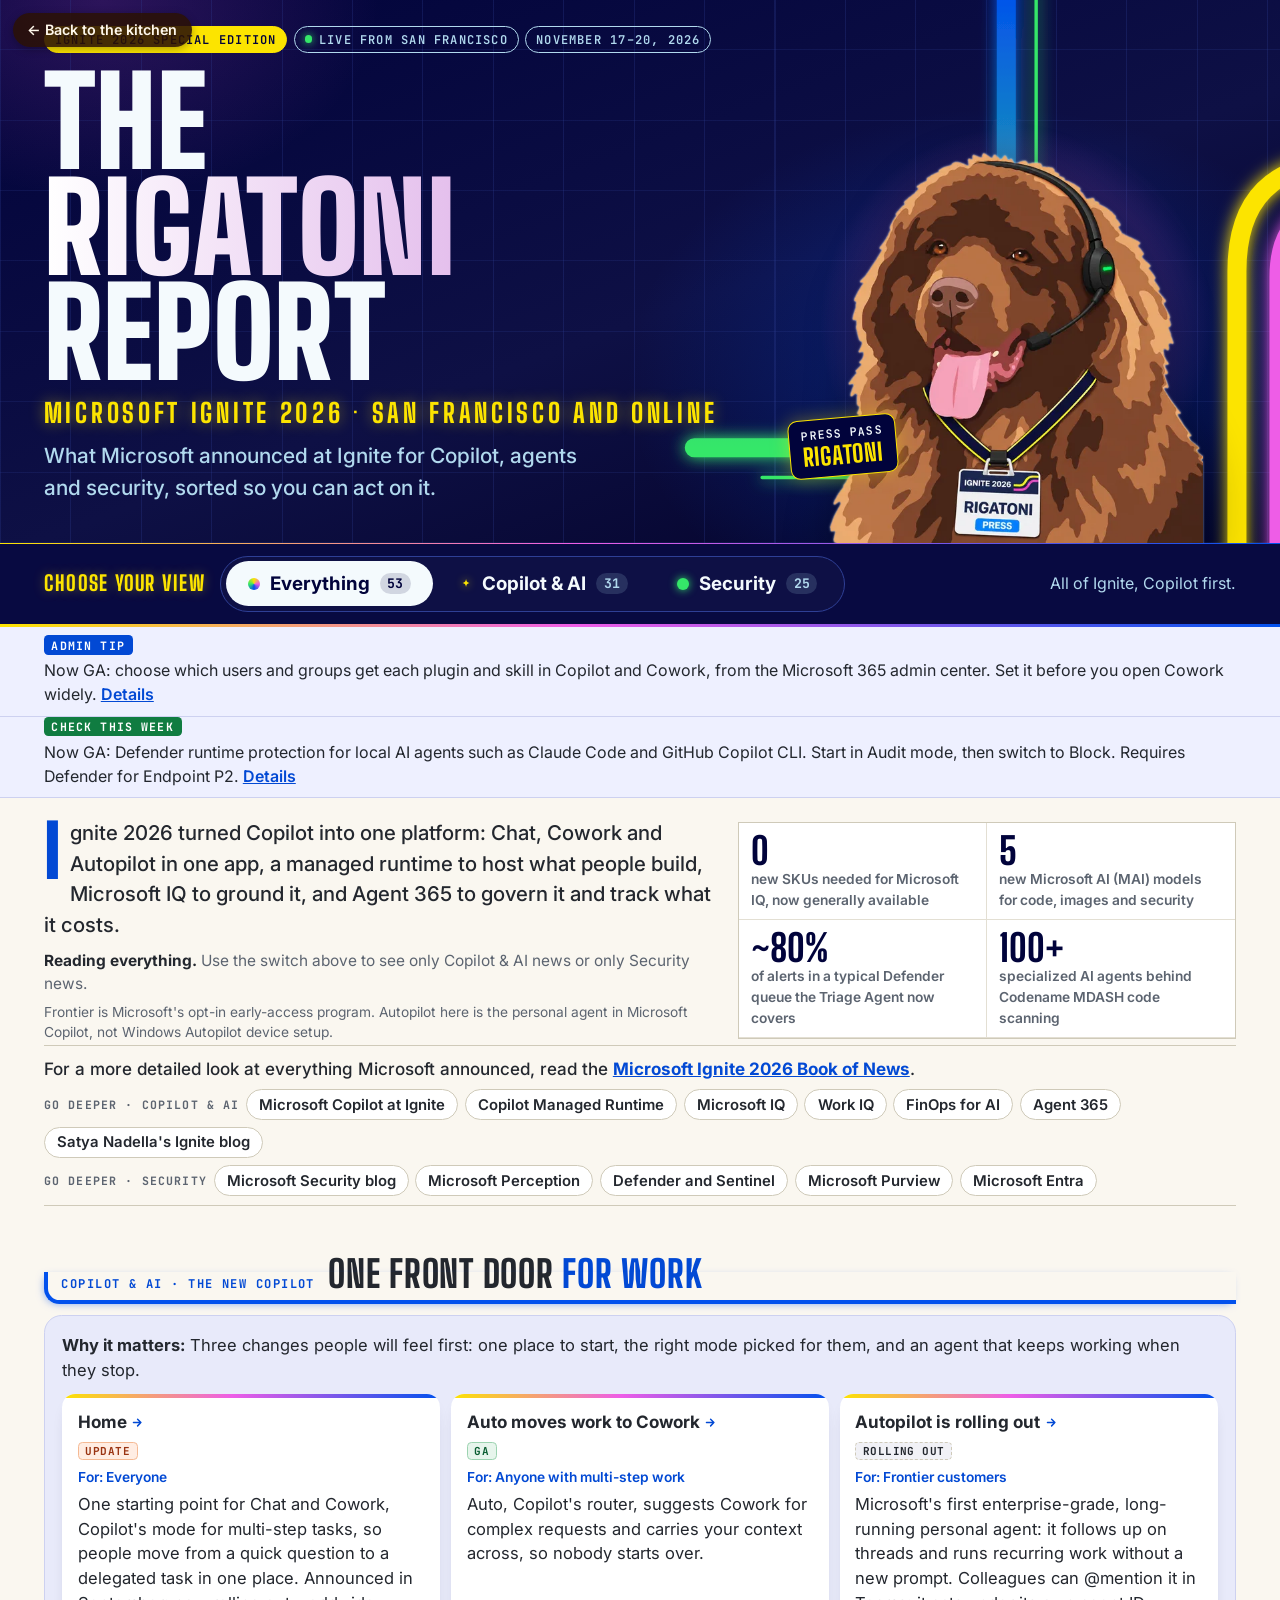
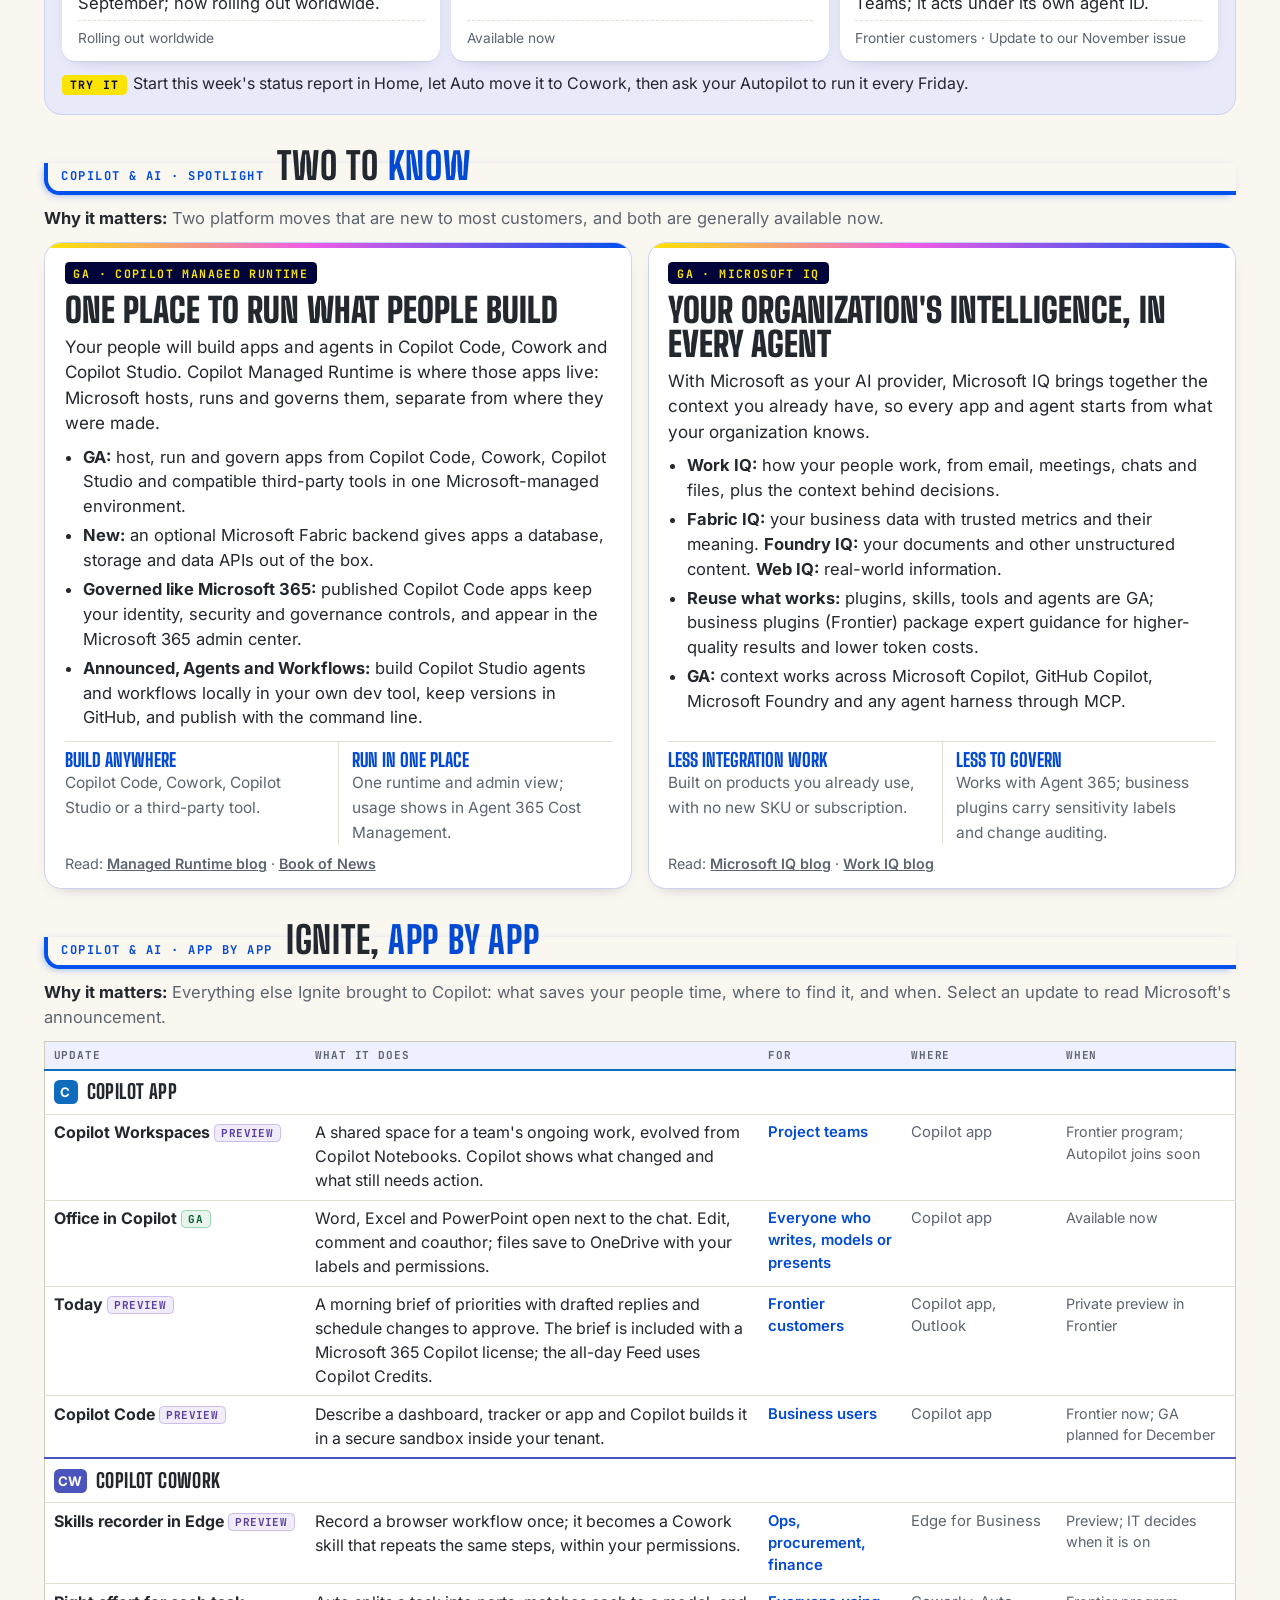
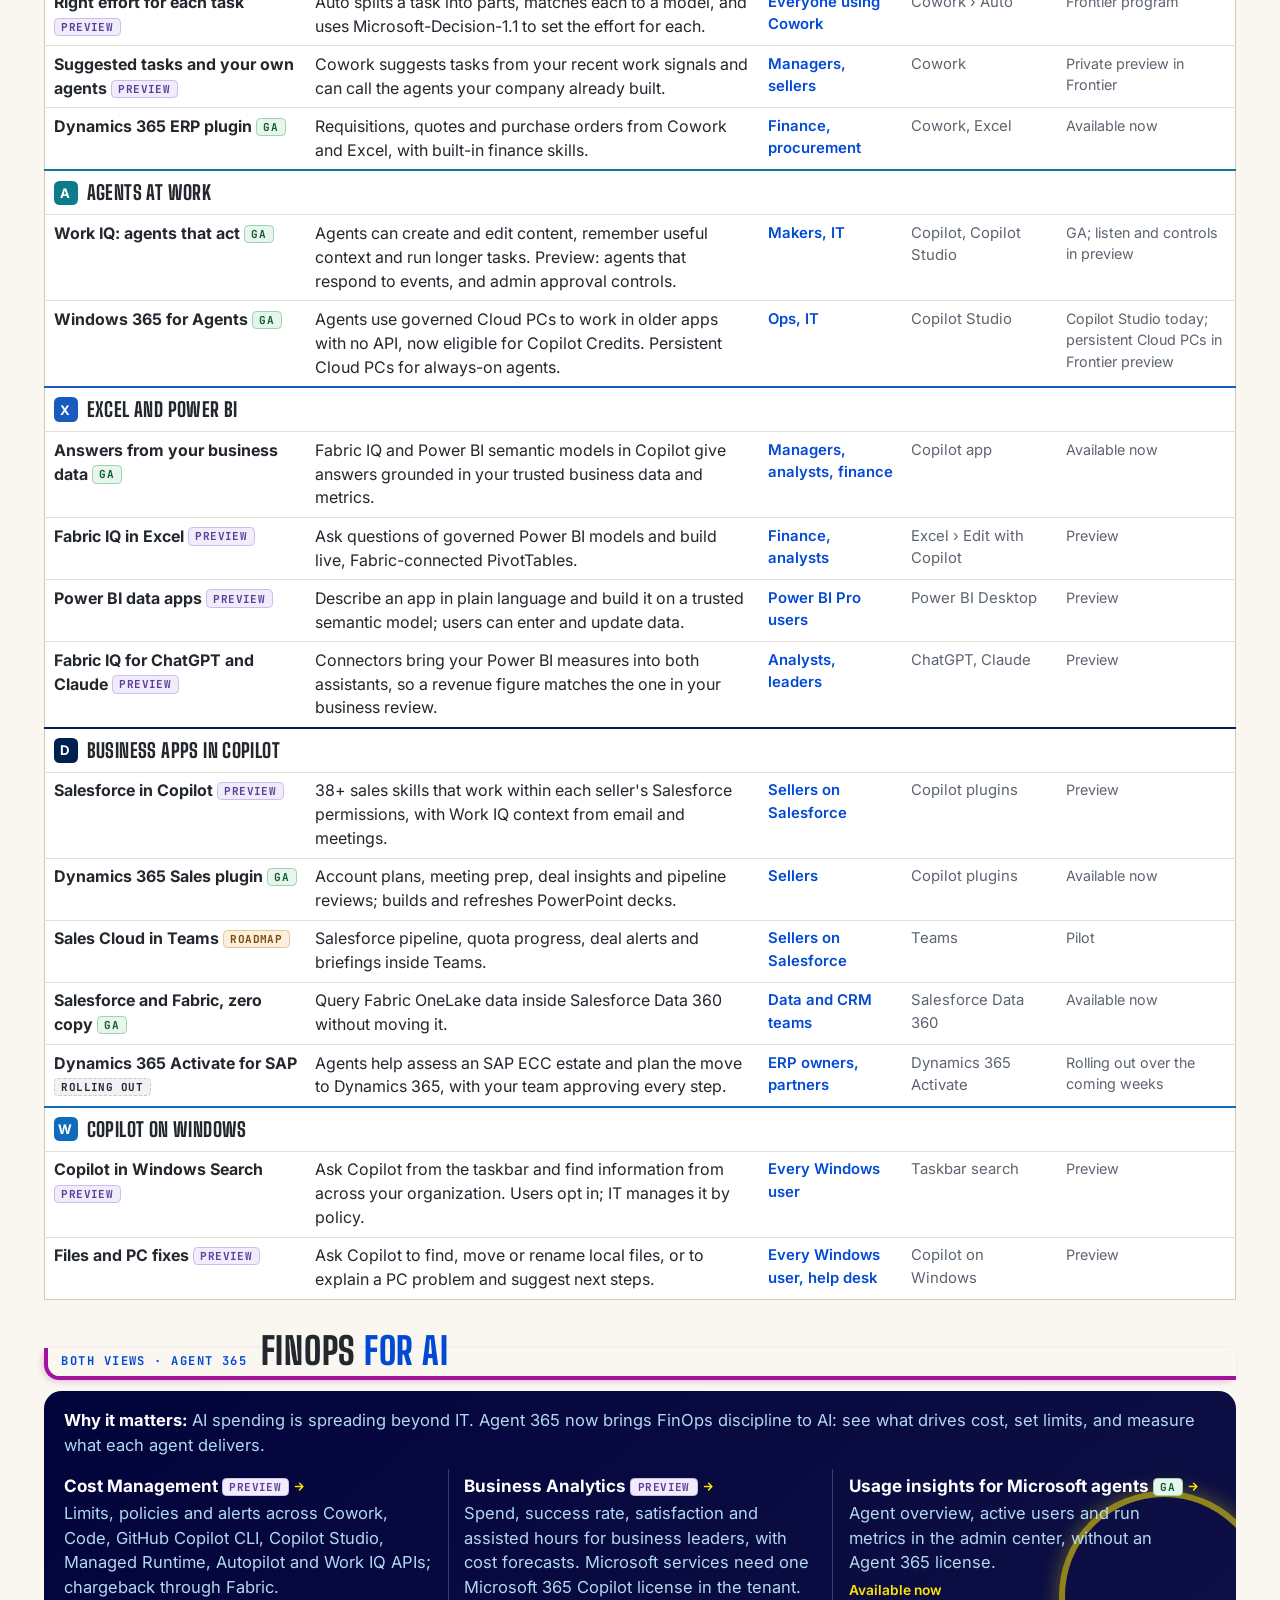
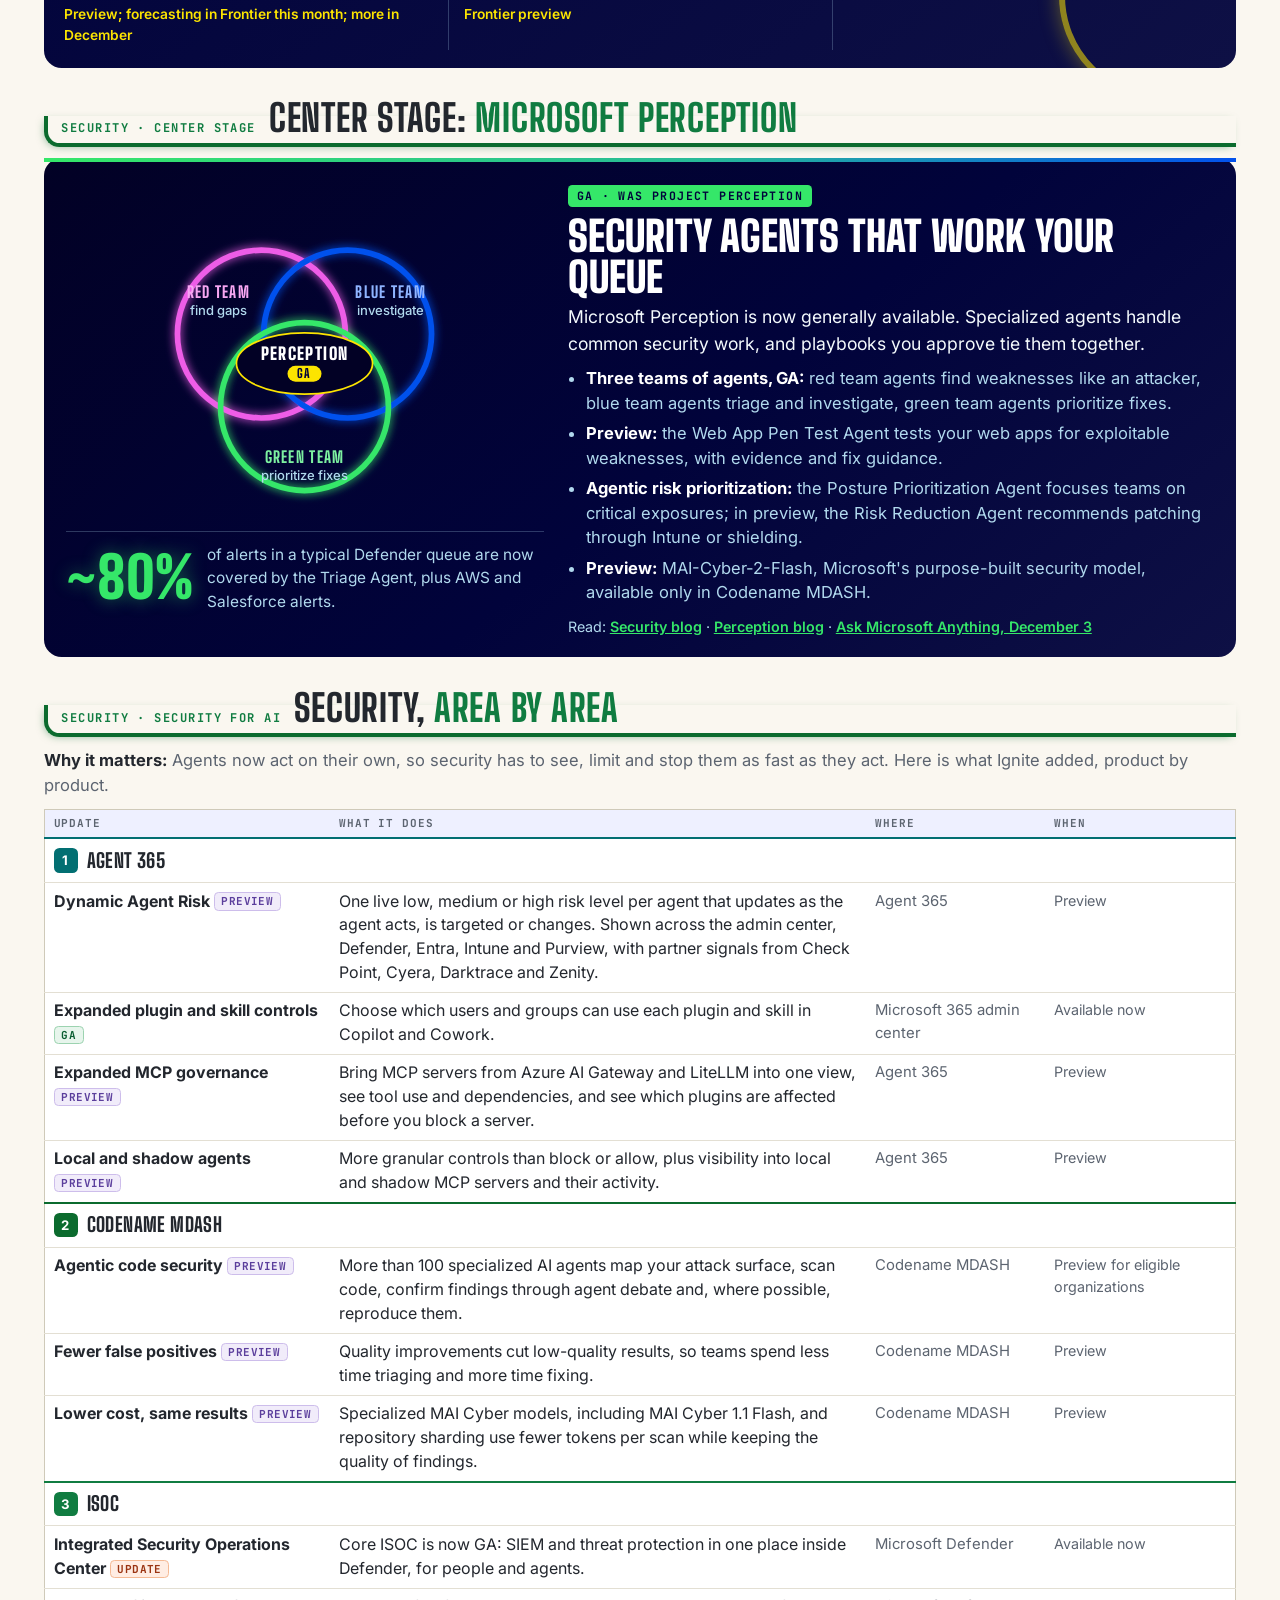
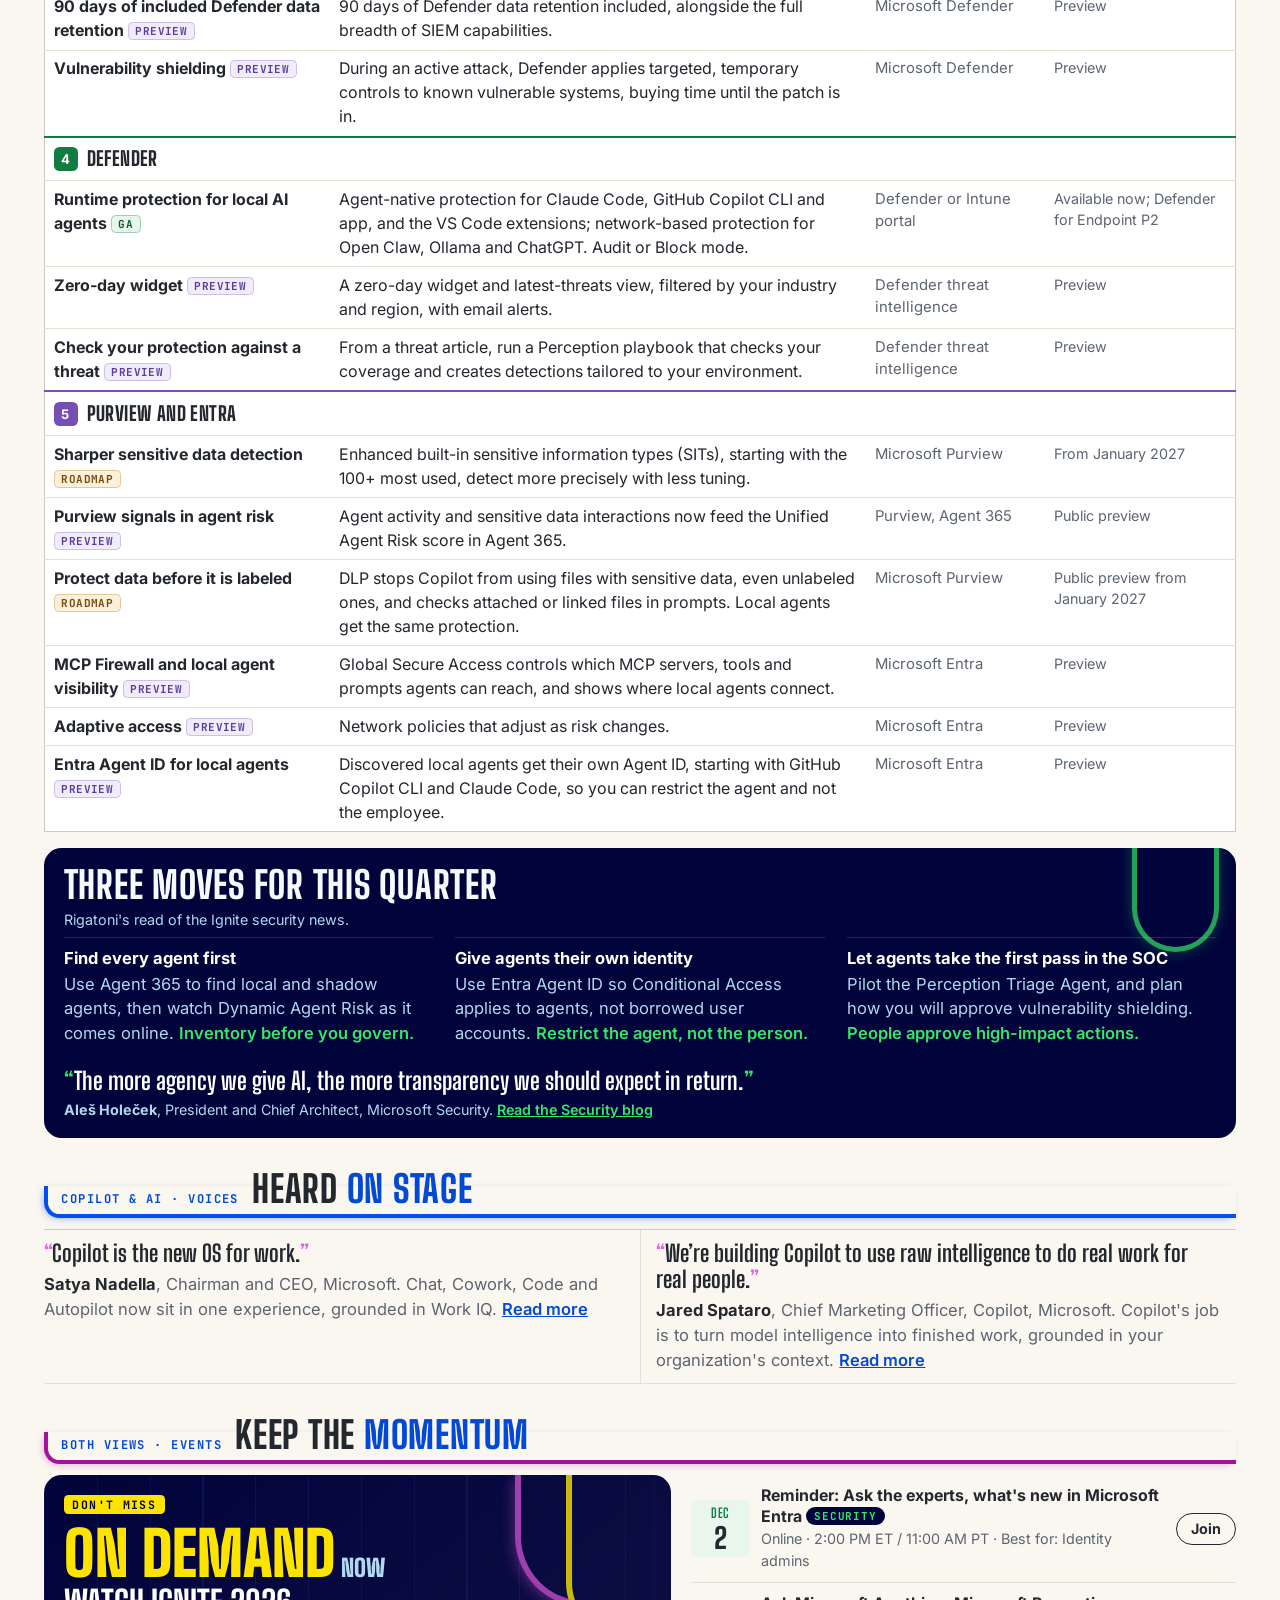
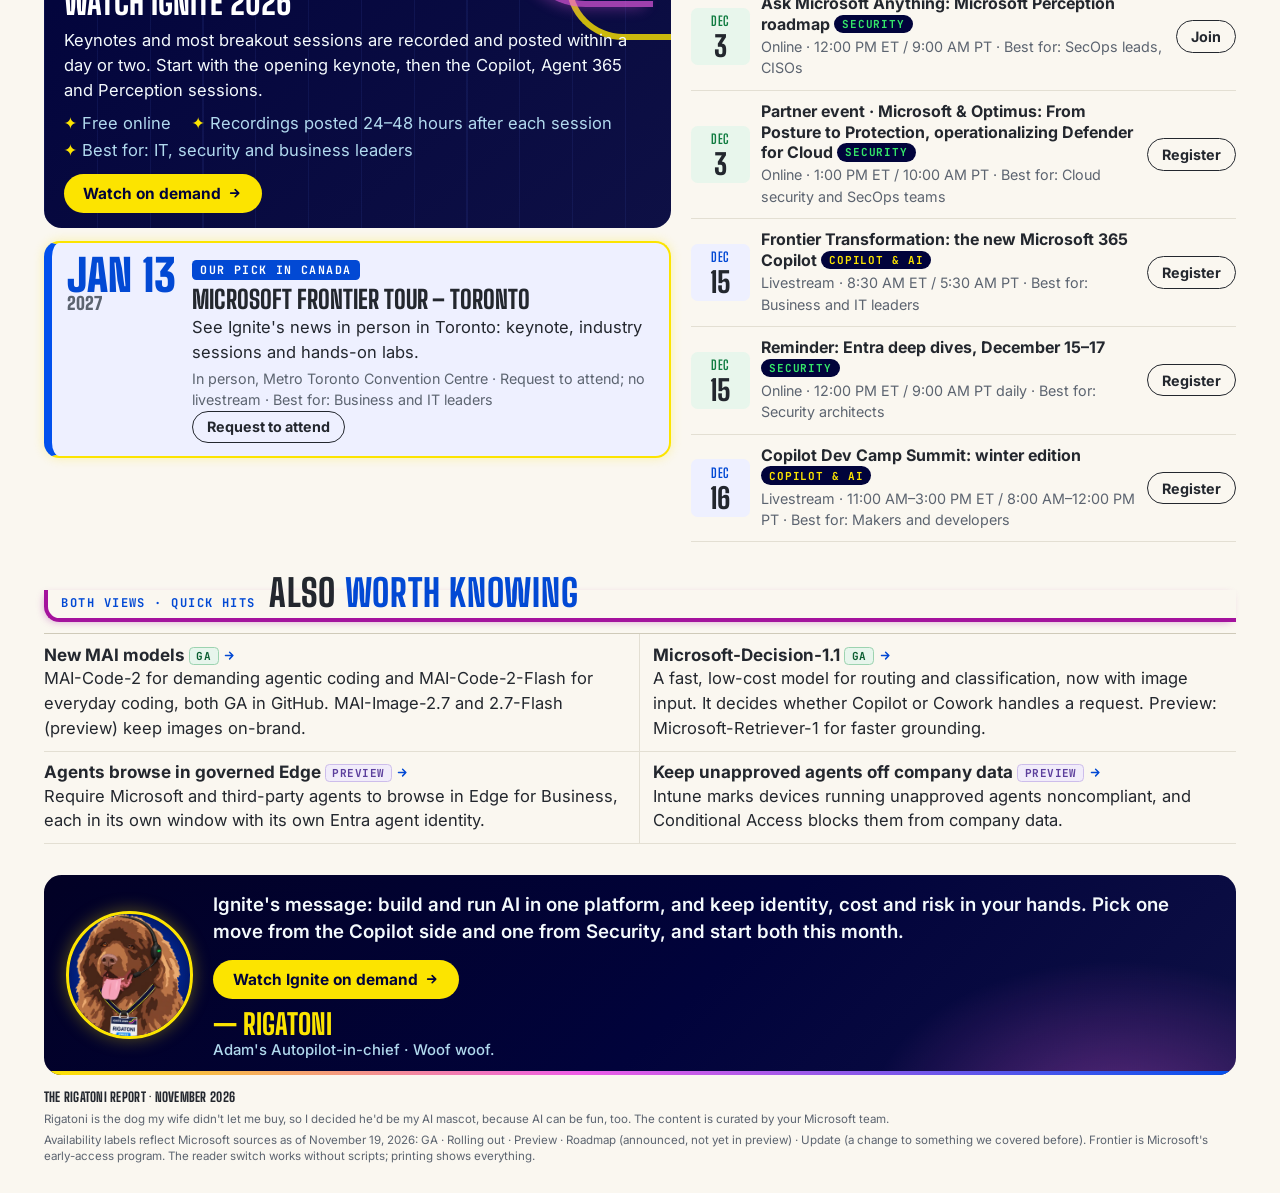
==== issues/2026-11-ignite/index.html @ 2ec2a88f "Add files via upload" ====
<!doctype html>
<html lang="en-CA" data-theme="2026-11-ignite">
<head><meta charset="utf-8"><meta name="viewport" content="width=device-width, initial-scale=1">
<title>The Rigatoni Report · Ignite 2026 special edition</title><meta name="description" content="Ignite 2026 in one read: Autopilot, Home, Copilot Managed Runtime, Microsoft IQ, FinOps for AI, Microsoft Perception and new MAI models. Switch between the Copilot & AI view and the Security view.">
<link rel="preconnect" href="https://fonts.googleapis.com"><link rel="preconnect" href="https://fonts.gstatic.com" crossorigin>
<link href="https://fonts.googleapis.com/css2?family=Big+Shoulders+Display:wght@700;800;900&family=Inter:wght@400;500;600;700&family=JetBrains+Mono:wght@500;700&display=swap" rel="stylesheet">
<style>
:root{--paper:#FAF7F0;--card:#FFFFFF;--ink:#23272E;--ink-soft:#5C6470;--hair:#E3DFD3;--hair-strong:#CFCAB9;
--ground:#01033B;--ground2:#0E1045;--deep:#020125;--grid:#2E3F95;--blue:#0251ED;--blue-t:#0249D4;--yellow:#FCE400;--gold-t:#7A5200;
--magenta:#EE5DE7;--mag-t:#A4129D;--green:#35E769;--green-t:#0B6B2E;--teal:#27BA98;--amber:#F8B849;--on:#F4FAFD;--on-soft:#B1D9EE;
--panel:#E8EAFA;--panel-line:#CDD1F0;--tint:#EEF0FF;--sec:#107C41;--sec-tint:#E8F6EC;
--s2:#026F72;--s3:#7450B5;--s4:#8C5A0E;
--c-copilot:#0F6CBD;--c-edge:#0C7C8C;--c-word:#185ABD;--c-teams:#4B53BC;--c-d365:#002050;
--display:"Big Shoulders Display","Arial Narrow","Roboto Condensed","Helvetica Neue",Arial,sans-serif;
--body:"Inter","Segoe UI",system-ui,-apple-system,Arial,sans-serif;--mono:"JetBrains Mono","Cascadia Mono",Consolas,"Courier New",monospace;
--neon:linear-gradient(90deg,var(--yellow),var(--magenta) 45%,var(--blue));--neon-sec:linear-gradient(90deg,var(--green),var(--teal) 55%,var(--blue))}
*{box-sizing:border-box}html{scroll-behavior:smooth}
body{margin:0;font-family:var(--body);font-size:15px;line-height:1.5;color:var(--ink);background:var(--paper);-webkit-font-smoothing:antialiased}
a{color:inherit}main:focus{outline:none}h1,h2,h3,p{margin:0}
:focus-visible{outline:3px solid var(--ink);outline-offset:2px;box-shadow:0 0 0 6px var(--yellow);border-radius:4px}
.lens-in{position:fixed;top:0;left:0;width:1px;height:1px;overflow:hidden;clip:rect(0 0 0 0);margin:0;opacity:0}
.vh{position:absolute;width:1px;height:1px;overflow:hidden;clip:rect(0 0 0 0);white-space:nowrap;margin:0;opacity:0}
.skip:focus{position:fixed!important;top:8px;left:8px;width:auto;height:auto;clip:auto;z-index:99;background:#fff;padding:8px 12px;opacity:1}
.wrap{max-width:1120px;margin:0 auto;padding:0 18px}
h2{font-family:var(--display);font-weight:800;font-size:clamp(26px,3vw,34px);line-height:1.05;text-transform:uppercase;letter-spacing:.02em}
h2 .ac{color:var(--blue-t)}[data-lens="sec"] h2 .ac{color:var(--sec)}
h3{font-weight:700;font-size:15.5px;line-height:1.3}

/* ===== masthead: Ignite navy + neon light-tubes ===== */
.mast{position:relative;overflow:hidden;color:var(--on);background:
  radial-gradient(520px 380px at 78% 70%,rgba(2,81,237,.35),transparent 65%),
  radial-gradient(420px 300px at 8% 0,rgba(238,93,231,.18),transparent 60%),
  linear-gradient(160deg,var(--ground),var(--ground2) 55%,var(--deep))}
.mast::before{content:"";position:absolute;inset:0;background:
  repeating-linear-gradient(90deg,rgba(46,63,149,.28) 0 1px,transparent 1px 64px),
  repeating-linear-gradient(0deg,rgba(46,63,149,.22) 0 1px,transparent 1px 64px);pointer-events:none}
.tubes{position:absolute;inset:0;width:100%;height:100%;pointer-events:none}
.tube{fill:none;stroke-linecap:round;stroke-dasharray:1600;stroke-dashoffset:1600;animation:light 3.2s cubic-bezier(.3,.1,.2,1) forwards}
.t2{animation-delay:.35s}.t3{animation-delay:.7s}.t4{animation-delay:1s}.t5{animation-delay:1.25s}
@keyframes light{to{stroke-dashoffset:0}}
.mast-in{position:relative;max-width:1120px;margin:0 auto;padding:24px 18px 0;display:grid;grid-template-columns:1.35fr .8fr;gap:8px;align-items:end;min-height:370px}
.mast-l{padding-bottom:36px;position:relative;z-index:2}
.edition{display:flex;flex-wrap:wrap;gap:6px;font:600 11px var(--mono);letter-spacing:.1em;text-transform:uppercase}
.chip{padding:4px 9px;border-radius:999px;border:1px solid var(--on-soft);color:var(--on-soft)}.chip.solid{background:var(--yellow);border-color:var(--yellow);color:var(--ground)}
.chip.live::before{content:"";display:inline-block;width:7px;height:7px;border-radius:50%;background:var(--green);margin-right:6px;box-shadow:0 0 8px var(--green);vertical-align:1px}
.mast h1{font-family:var(--display);font-weight:900;text-transform:uppercase;font-size:clamp(54px,9vw,112px);line-height:.86;margin-top:14px;letter-spacing:.005em}
.mast h1 .r{display:block;background:linear-gradient(90deg,#fff 0%,#E2BAEB 60%,var(--yellow));-webkit-background-clip:text;background-clip:text;color:transparent}
.ign{display:inline-block;margin-top:12px;font:800 clamp(18px,2.2vw,24px)/1 var(--display);letter-spacing:.14em;text-transform:uppercase;color:var(--yellow);text-shadow:0 0 14px rgba(252,228,0,.45)}
.tagline{font-size:clamp(16px,1.8vw,19px);margin-top:10px;color:var(--on-soft);font-weight:500;max-width:36em}
.mast-r{position:relative;display:flex;justify-content:center;z-index:1}
.halo{position:absolute;bottom:20px;left:50%;width:360px;height:360px;margin-left:-180px;border-radius:50%;background:radial-gradient(circle at 50% 50%,rgba(2,81,237,.45),rgba(238,93,231,.12) 55%,transparent 70%)}
.rig{position:relative;display:block;width:min(340px,100%);height:auto;filter:drop-shadow(0 0 1px rgba(244,250,253,.6)) drop-shadow(0 14px 22px rgba(0,0,0,.45));margin-bottom:-2px}
.nameplate{position:absolute;left:-6px;bottom:60px;z-index:3;transform:rotate(-5deg);background:var(--ground);border:1.5px solid var(--yellow);color:var(--on);font:600 10.5px var(--mono);letter-spacing:.1em;text-transform:uppercase;padding:6px 11px;border-radius:9px;box-shadow:0 0 16px rgba(252,228,0,.35)}
.nameplate b{display:block;font-family:var(--display);font-weight:800;font-size:22px;letter-spacing:.03em;color:var(--yellow)}
@media(max-width:820px){.mast-in{grid-template-columns:1fr 150px;min-height:0;padding-top:18px}.mast-l{padding-bottom:18px}.rig{width:150px}.halo{width:180px;height:180px;margin-left:-90px;bottom:6px}.nameplate{display:none}.mast h1{font-size:52px}}
@media(max-width:480px){.mast-in{grid-template-columns:1fr 104px}.rig{width:104px}.mast h1{font-size:clamp(34px,11vw,42px)}.halo{width:120px;height:120px;margin-left:-60px}}

/* ===== reader switch (CSS-only, no JavaScript) ===== */
.lensbar{position:sticky;top:0;z-index:20;background:rgba(1,3,59,.97);border-top:1px solid var(--grid);border-bottom:3px solid transparent;border-image:var(--neon) 1;color:var(--on)}
.lensbar .wrap{display:flex;flex-wrap:wrap;align-items:center;gap:8px 14px;padding-top:11px;padding-bottom:11px}
.lensbar .lbl{font:800 19px/1 var(--display);letter-spacing:.06em;text-transform:uppercase;color:var(--yellow);text-shadow:0 0 10px rgba(252,228,0,.35)}
.seg{display:inline-flex;gap:5px;padding:4px;border-radius:999px;background:var(--ground2);border:1px solid var(--grid)}
.seg label{cursor:pointer;display:inline-flex;align-items:center;gap:9px;padding:10px 20px;border-radius:999px;font:700 17px var(--body);color:var(--on);transition:background-color .6s ease,color .6s ease}
.seg label .n{font:700 12px var(--mono);padding:2px 7px;border-radius:999px;background:rgba(177,217,238,.16);color:var(--on-soft)}
.seg label .dot{width:11px;height:11px;border-radius:50%}
.d-all{background:conic-gradient(var(--yellow),var(--magenta),var(--blue),var(--green),var(--yellow))}.seg .sp{width:16px;height:16px;color:var(--yellow);filter:drop-shadow(0 0 4px rgba(252,228,0,.8))}#lens-ai:checked~.lensbar .sp{color:var(--ground);filter:none}.d-sec{background:var(--green);box-shadow:0 0 8px var(--green)}
.seg label:hover{background:rgba(177,217,238,.12)}
#lens-all:checked~.lensbar label[for=lens-all]{background:var(--on);color:var(--ground)}
#lens-ai:checked~.lensbar label[for=lens-ai]{background:var(--yellow);color:var(--ground)}
#lens-sec:checked~.lensbar label[for=lens-sec]{background:var(--green);color:var(--ground)}
#lens-all:checked~.lensbar label[for=lens-all] .n,#lens-ai:checked~.lensbar label[for=lens-ai] .n,#lens-sec:checked~.lensbar label[for=lens-sec] .n{background:rgba(1,3,59,.14);color:var(--ground)}
#lens-all:focus-visible~.lensbar label[for=lens-all],#lens-ai:focus-visible~.lensbar label[for=lens-ai],#lens-sec:focus-visible~.lensbar label[for=lens-sec]{outline:3px solid #fff;outline-offset:2px}
.lensbar .hint{font-size:14.5px;color:var(--on-soft);margin-left:auto}
.lensbar .hint span{display:none}#lens-all:checked~.lensbar .h-all,#lens-ai:checked~.lensbar .h-ai,#lens-sec:checked~.lensbar .h-sec{display:inline}
@media screen{
 #lens-ai:checked~main [data-lens="sec"],#lens-sec:checked~main [data-lens="ai"]{display:none!important}
 .only{display:none}#lens-all:checked~main .only-all,#lens-ai:checked~main .only-ai,#lens-sec:checked~main .only-sec{display:block}
}
@media print{.lensbar{display:none}.only,.viewnote{display:none}}
@media(max-width:480px){.seg{width:100%;justify-content:space-between}.seg label{padding:8px 9px;gap:5px;white-space:nowrap;font-size:14.5px}.seg label .n{display:none}}
@media(max-width:700px){.lensbar .hint{display:none}.seg label{padding:8px 12px;font-size:15px}.lensbar .lbl{display:none}}
.lchip{display:inline-block;font:700 10px var(--mono);letter-spacing:.08em;text-transform:uppercase;padding:2px 7px;border-radius:999px;vertical-align:2px}
.lc-ai{background:var(--ground);color:var(--yellow)}.lc-sec{background:var(--ground);color:var(--green)}

.bar{background:var(--tint);border-bottom:1px solid var(--panel-line)}
.bar .wrap{display:flex;flex-wrap:wrap;gap:4px 12px;align-items:center;padding-top:8px;padding-bottom:8px;font-size:14.5px}
.bar[data-lens="sec"] b{background:var(--sec)!important}.bar+.bar{border-top:0}.bar+.bar .wrap{padding-top:0}.bar b{font:700 10.5px var(--mono);letter-spacing:.1em;text-transform:uppercase;background:var(--blue-t);color:#fff;padding:2px 7px;border-radius:4px}.bar a{color:var(--blue-t);font-weight:600}

section{padding:28px 0 0;scroll-margin-top:72px}
.sh{position:relative;padding-left:16px;display:flex;align-items:baseline;flex-wrap:wrap;gap:6px 12px;padding-bottom:9px;margin-bottom:10px}
.sh::after{content:"";position:absolute;left:0;right:0;top:35%;bottom:0;border-left:4px solid var(--blue);border-bottom:4px solid var(--blue);border-radius:0 0 0 14px;box-shadow:-2px 2px 8px -3px rgba(2,81,237,.55)}
[data-lens="sec"] .sh::after{border-color:var(--green-t);box-shadow:-2px 2px 8px -3px rgba(11,107,46,.5)}
#value .sh::after,#events .sh::after,#hits .sh::after{border-color:var(--mag-t);box-shadow:-2px 2px 8px -3px rgba(164,18,157,.45)}
.k{font:700 11px var(--mono);letter-spacing:.12em;text-transform:uppercase;color:var(--blue-t);white-space:nowrap}[data-lens="sec"] .k{color:var(--sec)}
.why{font-size:15px;color:var(--ink-soft);margin-bottom:10px}.why b{color:var(--ink)}
.b{display:inline-block;font:700 10px var(--mono);letter-spacing:.04em;text-transform:uppercase;padding:1px 6px;border-radius:4px;border:1px solid;white-space:nowrap;vertical-align:1px}
.b-ga{color:#0B5E32;background:#E7F5EC;border-color:#9CD3B0}.b-rolling{color:var(--ink);background:#F1F1F6;border-color:var(--hair-strong);border-style:dashed}
.b-preview{color:#5B3E9C;background:#F1ECFA;border-color:#CDBDEB}.b-roadmap{color:#7A4A06;background:#FBF0DD;border-color:#E7C78E}.b-update{color:#9A3412;background:#FFEDE3;border-color:#F5B993}
a.src-link{text-decoration:none}a.src-link:hover h3,a.src-link:focus-visible h3{text-decoration:underline;text-decoration-color:var(--blue);text-underline-offset:3px}
.go{width:12px;height:12px;vertical-align:-1px;margin-left:4px;color:var(--blue-t)}

/* opening */
.top{display:grid;grid-template-columns:1.35fr 1fr;gap:20px;padding-top:18px;align-items:center}
.opening{font-size:clamp(16.5px,1.8vw,18.5px);line-height:1.5;font-weight:500}
.opening::first-letter{float:left;font-family:var(--display);font-weight:900;font-size:3.6em;line-height:.8;padding:4px 8px 0 0;color:var(--blue-t)}
.defn{margin-top:6px;font-size:12.5px;color:var(--ink-soft)}.viewnote{margin-top:8px;font-size:14px;color:var(--ink-soft)}.viewnote b{color:var(--ink)}
.glance{display:grid;grid-template-columns:repeat(2,1fr);border:1px solid var(--hair-strong);background:var(--card)}
.g{display:block;text-decoration:none;padding:8px 11px;border-right:1px solid var(--hair);border-bottom:1px solid var(--hair)}.g:nth-child(2n){border-right:0}
.g .v{font-family:var(--display);font-size:34px;line-height:1;font-weight:800;color:var(--ground)}.g .l{font-size:12.5px;font-weight:600;color:var(--ink-soft)}
.g:hover .l{text-decoration:underline}
@media screen{#lens-sec:checked~main .g[data-lens="both"]{grid-column:1/-1;border-right:0}}
@media(max-width:820px){.top{grid-template-columns:1fr}}

/* lead: 30% panel */
.panel{background:var(--panel);border:1px solid var(--panel-line);border-radius:16px;padding:16px}
.panel .why{color:var(--ink)}
.tiles{display:grid;grid-template-columns:repeat(3,1fr);gap:10px}
.tile{position:relative;display:flex;flex-direction:column;gap:4px;background:var(--card);border-radius:12px;padding:16px 14px 12px;text-decoration:none;overflow:hidden;box-shadow:0 1px 0 var(--panel-line),0 6px 16px -12px rgba(1,3,59,.45);transition:background-color 1.1s ease}
.tile::before,.tile::after{content:"";position:absolute;left:0;right:0;top:0;height:4px;pointer-events:none}
.tile::before{background:var(--neon)}
.tile::after{background:var(--ground);opacity:.45;transform:scaleX(0);transform-origin:left center;transition:transform 1.1s cubic-bezier(.25,.1,.25,1)}
.tile:hover,.tile:focus-visible{background-color:#FFFDF8}.tile:hover::after,.tile:focus-visible::after{transform:scaleX(1)}
.tile .go,.ag .go,.vi .go,.hit .go{transition:transform 1.1s cubic-bezier(.25,.1,.25,1)!important}.tile:hover .go,.tile:focus-visible .go{transform:translateX(4px)}
.tile .who{font-size:12.5px;font-weight:600;color:var(--blue-t)}.tile p{font-size:14.5px}
.tile .when{margin-top:auto;padding-top:6px;font-size:12.5px;color:var(--ink-soft);border-top:1px dashed var(--hair)}
.try{margin-top:10px;font-size:14.5px}.try b{font:700 10.5px var(--mono);letter-spacing:.1em;text-transform:uppercase;color:var(--ground);background:var(--yellow);padding:2px 7px;border-radius:4px;margin-right:6px}
@media(max-width:860px){.tiles{grid-template-columns:repeat(2,1fr)}}@media(max-width:560px){.tiles{grid-template-columns:1fr}}

/* app table */
table.apps{width:100%;border-collapse:collapse;font-size:14.5px;background:var(--card);border:1px solid var(--hair-strong)}
.apps th{font:700 10px var(--mono);letter-spacing:.08em;text-transform:uppercase;color:var(--ink-soft);text-align:left;padding:6px 8px;background:var(--tint);border-bottom:1px solid var(--hair-strong)}
.apps td{padding:6px 8px;border-top:1px solid var(--hair);vertical-align:top}
.apps tr.grp td{padding:6px 8px;border-top:2px solid var(--ac);font-family:var(--display);font-weight:800;font-size:18px;text-transform:uppercase;letter-spacing:.02em}
.ico{display:inline-grid;place-items:center;min-width:22px;padding:0 4px;height:22px;border-radius:5px;font:700 12px var(--body);color:#fff;background:var(--ac);margin-right:8px;vertical-align:2px}
.apps td.t{font-weight:700;width:22%}.apps td.t a{text-decoration:none}.apps td.t a:hover{text-decoration:underline}
.apps td.who{width:12%;color:var(--blue-t);font-weight:600;font-size:13.5px}.apps td.where{width:13%;font-size:13.5px;color:var(--ink-soft)}.apps td.when{width:15%;font-size:13px;color:var(--ink-soft)}
@media(max-width:760px){.apps thead{position:absolute;width:1px;height:1px;overflow:hidden;clip:rect(0 0 0 0)}
 .apps,.apps tbody,.apps tr,.apps td{display:block;width:auto!important}.apps tr{padding:7px 10px;border-top:1px solid var(--hair)}.apps td{border:0;padding:1px 0}
 .apps td[data-l]::before{content:attr(data-l) ': ';font-weight:700;font-size:12px;color:var(--ink-soft)}.apps tr.grp{padding:0}.apps tr.grp td{padding:6px 10px}}

/* agents */
.agents{display:grid;grid-template-columns:repeat(3,1fr);border-top:1px solid var(--hair-strong)}
.ag{display:block;padding:9px 12px 9px 10px;border-bottom:1px solid var(--hair);border-left:4px solid var(--ac);text-decoration:none}
.ag:hover .go,.ag:focus-visible .go{transform:translateX(4px)}.ag .go{transition:transform .8s}.ag p{font-size:14.5px;margin-top:2px}.ag .when{font-size:12.5px;color:var(--ink-soft);margin-top:3px}
@media(max-width:900px){.agents{grid-template-columns:repeat(2,1fr)}}@media(max-width:600px){.agents{grid-template-columns:1fr}}
.autopilot-note{font-size:12.5px;color:var(--ink-soft);margin-top:6px}

/* value band (dark, Ignite) */
.value{background:linear-gradient(140deg,var(--ground),var(--ground2));color:var(--on);border-radius:16px;padding:16px 18px;position:relative;overflow:hidden}
.value::after{content:"";position:absolute;right:-30px;bottom:-30px;width:180px;height:180px;border-radius:50%;border:6px solid rgba(252,228,0,.55);box-shadow:0 0 18px rgba(252,228,0,.35)}
.value .why{color:var(--on-soft)}.value .why b{color:#fff}
.vgrid{display:grid;grid-template-columns:repeat(3,1fr);gap:0;position:relative;z-index:1}
.vi{display:block;text-decoration:none;padding:6px 14px 4px 0}.vi+.vi{padding-left:14px;border-left:1px solid rgba(177,217,238,.25)}
.vi h3{color:#fff}.vi p{font-size:14px;color:var(--on-soft);margin-top:3px}.vi .when{font-size:12.5px;color:var(--yellow);margin-top:4px;font-weight:600}
.vi .go{color:var(--yellow);transition:transform .8s}.vi:hover .go,.vi:focus-visible .go{transform:translateX(4px)}.vi:hover h3{text-decoration:underline}
@media(max-width:760px){.vgrid{grid-template-columns:1fr}.vi+.vi{padding-left:0;border-left:0;border-top:1px solid rgba(177,217,238,.25);padding-top:8px}}

/* security */
.pillars{display:grid;grid-template-columns:repeat(3,1fr);border-top:3px solid var(--sec);margin-bottom:12px}
.pil{display:flex;flex-direction:column;padding:10px 14px 10px 0}.pil+.pil{padding-left:14px;border-left:1px solid var(--hair)}
.pil .pk{align-self:flex-start;font:700 10.5px var(--mono);letter-spacing:.12em;text-transform:uppercase;color:var(--green);background:var(--ground);padding:2px 7px;border-radius:4px}
.pil h3{font-family:var(--display);font-weight:800;font-size:21px;line-height:1.02;text-transform:uppercase;margin-top:6px}
.pil ul{margin:5px 0 0;padding-left:16px;font-size:14px}.pil li+li{margin-top:3px}
.pil .src{font-size:12.5px;margin-top:auto;padding-top:5px;color:var(--ink-soft)}.pil .src a{font-weight:600}
@media(max-width:860px){.pillars{grid-template-columns:1fr}.pil+.pil{padding-left:0;border-left:0;border-top:1px solid var(--hair)}}
.secgrid{display:grid;grid-template-columns:1.12fr .88fr;gap:22px;align-items:start}
.more-h{font-family:var(--display);font-weight:800;font-size:21px;text-transform:uppercase;line-height:1;margin:2px 0 4px}
.controls{list-style:none;margin:0;padding:0;counter-reset:c}
.controls li{counter-increment:c;display:grid;grid-template-columns:26px 1fr;gap:8px;padding:7px 0;border-bottom:1px solid var(--hair);font-size:14.5px}
.controls li::before{content:counter(c);width:22px;height:22px;border-radius:50%;display:grid;place-items:center;font:700 11px var(--mono);color:#fff;background:var(--sec)}
.controls a{font-weight:700;text-decoration:none}.controls a:hover{text-decoration:underline}
.moves{background:var(--ground);color:var(--on);border-radius:16px;padding:16px 18px;position:relative;overflow:hidden}
.moves::before{content:"";position:absolute;right:16px;top:-40px;width:70px;height:130px;border:5px solid var(--green);border-top:0;border-radius:0 0 40px 40px;opacity:.7;box-shadow:0 0 14px rgba(53,231,105,.4)}
.moves h2{color:var(--on);position:relative}.moves .by{font-size:13px;color:var(--on-soft);margin-top:4px;position:relative;max-width:30em}
.mv{padding:9px 0;border-bottom:1px solid rgba(177,217,238,.18)}.mv h3{color:#fff;font-size:15px}.mv p{font-size:14px;color:var(--on-soft);margin-top:2px}.mv .do{color:var(--green);font-weight:600}
.mq{margin:10px 0 0;padding:0}.mq blockquote{margin:0;font-family:var(--display);font-weight:700;font-size:22px;line-height:1.15;color:#fff}
.mq blockquote::before{content:"“";color:var(--green)}.mq blockquote::after{content:"”";color:var(--green)}
.mq figcaption{font-size:13px;color:var(--on-soft);margin-top:4px}.mq a{color:var(--green);font-weight:600}
@media(max-width:860px){.secgrid{grid-template-columns:1fr}}

/* voices */
.voices{display:grid;grid-template-columns:repeat(auto-fit,minmax(280px,1fr));border-top:1px solid var(--hair-strong)}
.vc{margin:0;padding:10px 14px 10px 0;border-bottom:1px solid var(--hair)}.vc+.vc{padding-left:14px;border-left:1px solid var(--hair)}
.vc blockquote{margin:0;font-family:var(--display);font-weight:700;font-size:21px;line-height:1.12}
.vc blockquote::before{content:"“";color:var(--magenta)}.vc blockquote::after{content:"”";color:var(--magenta)}
.vc[data-lens="sec"] blockquote::before,.vc[data-lens="sec"] blockquote::after{color:var(--sec)}.vc figcaption{font-size:13.5px;color:var(--ink-soft);margin-top:5px}.vc figcaption b{color:var(--ink)}.vc a{color:var(--blue-t);font-weight:600}
@media(max-width:860px){.voices{grid-template-columns:1fr}.vc+.vc{padding-left:0;border-left:0}}

/* events */
.evgrid{display:grid;grid-template-columns:1.15fr 1fr;gap:18px;align-items:start}
.feature{background:repeating-linear-gradient(90deg,rgba(46,63,149,.2) 0 1px,transparent 1px 48px),linear-gradient(140deg,var(--ground),var(--ground2));color:var(--on);border-radius:16px;padding:14px 18px;position:relative;overflow:hidden}
.feature::after{content:"";position:absolute;right:16px;top:-6px;width:120px;height:120px;border:6px solid var(--magenta);border-top:0;border-right:0;border-radius:0 0 0 64px;opacity:.65;box-shadow:-4px 4px 14px -4px rgba(238,93,231,.6)}
.feature::before{content:"";position:absolute;right:-6px;top:-6px;width:96px;height:150px;border:6px solid var(--yellow);border-top:0;border-right:0;border-radius:0 0 0 52px;opacity:.8}.feature>*{position:relative;z-index:1}
.feature .tag{position:relative;font:700 10.5px var(--mono);letter-spacing:.12em;text-transform:uppercase;color:var(--ground);background:var(--yellow);padding:2px 8px;border-radius:4px}
.feature .fd{position:relative;font-family:var(--display);font-weight:900;font-size:clamp(40px,11vw,56px);line-height:.9;text-transform:uppercase;margin-top:10px;color:var(--yellow)}
.feature .fd small{font-size:22px;color:var(--on-soft);margin-left:6px}
.feature h3{position:relative;font-family:var(--display);font-weight:800;font-size:30px;text-transform:uppercase;line-height:1;margin-top:4px;color:#fff}
.feature p{font-size:15px;margin-top:8px}.feature ul{margin:8px 0 0;padding-left:0;list-style:none;display:flex;flex-wrap:wrap;gap:2px 18px;font-size:14px;color:var(--on-soft)}.feature li::before{content:"✦ ";color:var(--yellow)}
.canada{margin-top:12px;display:flex;gap:14px;align-items:flex-start;padding:12px 14px;border-radius:14px;background:var(--tint);border:2px solid var(--yellow);border-left:8px solid var(--blue);box-shadow:0 0 10px rgba(252,228,0,.3)}
.canada .cd{flex:0 0 auto;font-family:var(--display);font-weight:900;font-size:40px;line-height:.9;text-transform:uppercase;color:var(--blue-t)}.canada .cd small{display:block;font-size:16px;color:var(--ink-soft)}
.canada .cb{flex:1 1 auto;min-width:0}.canada .tag{display:inline-block;font:700 10.5px var(--mono);letter-spacing:.12em;text-transform:uppercase;color:#fff;background:var(--blue-t);padding:2px 8px;border-radius:4px}
.canada h3{font-family:var(--display);font-weight:800;font-size:23px;text-transform:uppercase;line-height:1;margin-top:5px}.canada p{font-size:14px;margin-top:3px}.canada .det{font-size:13px;color:var(--ink-soft)}
.canada .cacta{margin-top:6px}@media(max-width:480px){.canada{flex-direction:column}}
.ev{display:grid;grid-template-columns:54px 1fr auto;gap:10px;align-items:center;padding:10px 0;border-bottom:1px solid var(--hair)}
.date{text-align:center;background:var(--tint);padding:4px 2px;border-radius:6px}
.date .m{display:block;font-family:var(--display);font-weight:700;font-size:12px;letter-spacing:.06em;text-transform:uppercase;color:var(--blue-t)}.date .d{display:block;font-family:var(--display);font-size:26px;line-height:1;font-weight:800}
[data-lens="sec"] .date .m{color:var(--sec)}[data-lens="sec"] .date{background:var(--sec-tint)}
.ev h3{font-size:14.5px}.ev .det{font-size:13px;color:var(--ink-soft)}
@media screen{#lens-ai:checked~main .evgrid,#lens-sec:checked~main .evgrid{grid-template-columns:1fr}#lens-ai:checked~main .evlist,#lens-sec:checked~main .evlist{display:grid;grid-template-columns:repeat(auto-fit,minmax(320px,1fr));column-gap:18px}}
@media(max-width:860px){.evgrid{grid-template-columns:1fr}}@media(max-width:520px){.ev{grid-template-columns:50px 1fr}.ev .cta{grid-column:2;justify-self:start}}

.cta{display:inline-flex;align-items:center;gap:6px;margin-top:10px;text-decoration:none;font:700 14px var(--body);border-radius:999px;padding:9px 18px;background:var(--yellow);color:var(--ground);box-shadow:0 0 0 0 rgba(252,228,0,0);transition:box-shadow 1.1s cubic-bezier(.25,.1,.25,1),background-color 1.1s}
.cta:hover,.cta:focus-visible{box-shadow:0 0 18px rgba(252,228,0,.55)}.cta svg{width:13px;height:13px;transition:transform .8s}.cta:hover svg{transform:translateX(4px)}
.cta.ghost{background:transparent;color:inherit;border:1.5px solid currentColor;padding:6px 13px;font-size:13px;margin-top:0}.cta.ghost:hover,.cta.ghost:focus-visible{box-shadow:none;background:rgba(2,81,237,.1)}
.feature .cta.ghost,.close .cta.ghost{color:var(--on)}

.hits{display:grid;grid-template-columns:repeat(2,1fr);border-top:1px solid var(--hair-strong)}
.hit{display:block;padding:9px 12px;border-bottom:1px solid var(--hair);text-decoration:none;font-size:14.5px}.hit:nth-child(odd){padding-left:0;border-right:1px solid var(--hair)}
.hit .go{transition:transform .8s}.hit:hover .go,.hit:focus-visible .go{transform:translateX(4px)}
@media(max-width:760px){.hits{grid-template-columns:1fr}.hit{padding-left:0;border-right:0!important}}

.close{margin-top:28px;display:grid;grid-template-columns:116px 1fr;gap:18px;align-items:center;padding:16px 20px;border-radius:16px;color:var(--on);background:radial-gradient(320px 200px at 90% 120%,rgba(238,93,231,.35),transparent 70%),linear-gradient(135deg,var(--deep),var(--ground) 55%,var(--ground2));position:relative;overflow:hidden}
.close::after{content:"";position:absolute;left:0;right:0;bottom:0;height:4px;background:var(--neon)}
.pup{width:116px;height:116px;border-radius:50%;object-fit:cover;object-position:50% 12%;background:radial-gradient(circle,var(--blue),var(--ground));border:3px solid var(--yellow);box-shadow:0 0 16px rgba(252,228,0,.35)}
.close .big{font-size:17px;line-height:1.4;font-weight:600}.close .ctas{display:flex;flex-wrap:wrap;gap:8px;align-items:center;margin-top:4px}
.sign{margin-top:10px;font-family:var(--display);font-weight:800;font-size:26px;text-transform:uppercase;line-height:1;color:var(--yellow)}
.sign span{display:block;font-family:var(--body);font-weight:500;font-size:13.5px;text-transform:none;color:var(--on-soft);margin-top:4px}
footer{margin:12px 0 26px;font-size:10.5px;line-height:1.4;color:var(--ink-soft)}footer b{font-family:var(--display);font-weight:800;font-size:12px;text-transform:uppercase;color:var(--ink);letter-spacing:.02em}footer p+p{margin-top:4px}
@media(max-width:560px){.close{grid-template-columns:1fr}}
.mast :focus-visible,.value :focus-visible,.moves :focus-visible,.feature :focus-visible,.close :focus-visible{outline-color:#fff;box-shadow:0 0 0 6px var(--deep)}
@media screen and (min-width:1180px){html{zoom:1.1}}@media screen and (min-width:1360px){html{zoom:1.18}}@media screen and (min-width:1500px){html{zoom:1.25}}
.tile p,.ag p,.hit,.controls li,.pil ul,.mv p,.canada p,.feature ul,.vi p,.vc figcaption{font-size:15px}
@media (prefers-reduced-motion:reduce){*,*::before,*::after{animation:none!important;transition:none!important;scroll-behavior:auto!important}.tube,.pring{stroke-dashoffset:0}.go,.cta svg{transform:none!important}}
@media print{html{zoom:1}body{font-size:10.5pt;background:#fff}.skip{display:none}.mast-in{min-height:0}.tube,.pring{animation:none;stroke-dashoffset:0}
 .mast,.panel,.value,.moves,.phero,.ptxt .pk,.feature,.close,.ico,.controls li::before,.date,.b,.cta,.lchip,.pil .pk{-webkit-print-color-adjust:exact;print-color-adjust:exact}
 section{padding-top:14px}.tile,.spot,.pil,.ag,.ev,.mv,.controls li,.apps tr,.hit,.vc,.vi{break-inside:avoid}h2,.sh{break-after:avoid}
 a.cta[href^="http"]::after,.controls a[href^="http"]::after,.apps td.t a[href^="http"]::after,.pil .src a[href^="http"]::after{content:" (" attr(href) ")";font:7.5pt var(--mono);color:var(--ink-soft);word-break:break-all}}
/* go deeper strip */
.deeper{border-top:1px solid var(--hair-strong);border-bottom:1px solid var(--hair-strong);padding:9px 0 8px;margin:2px 0 16px}
.deeper .bonl{font-size:15.5px;font-weight:500}.deeper .bonl a{font-weight:700;color:var(--blue-t)}
.deeper .row{display:flex;flex-wrap:wrap;align-items:center;gap:6px;margin-top:7px}
.deeper .rl{font:700 10.5px var(--mono);letter-spacing:.1em;text-transform:uppercase;color:var(--ink-soft);min-width:9.5em}
.deeper .row a{display:inline-block;padding:3px 11px;border:1px solid var(--hair-strong);border-radius:999px;background:var(--card);font-size:13.5px;font-weight:600;color:var(--ink);text-decoration:none;transition:border-color 1.1s ease,background-color 1.1s ease}
.deeper .row a:hover,.deeper .row a:focus-visible{border-color:var(--blue-t);background:var(--tint)}
.deeper .row[data-lens="sec"] a:hover,.deeper .row[data-lens="sec"] a:focus-visible{border-color:var(--sec);background:var(--sec-tint)}
/* spotlight */
.spots{display:grid;grid-template-columns:1fr 1fr;gap:14px}
.spot{position:relative;display:flex;flex-direction:column;background:var(--card);border:1px solid var(--panel-line);border-radius:16px;padding:18px 18px 12px;overflow:hidden;box-shadow:0 6px 16px -12px rgba(1,3,59,.45)}
.spot::before{content:"";position:absolute;left:0;right:0;top:0;height:5px;background:var(--neon)}
.spot .pk{align-self:flex-start;font:700 10.5px var(--mono);letter-spacing:.12em;text-transform:uppercase;color:var(--yellow);background:var(--ground);padding:3px 8px;border-radius:4px}
.spot h3{font-family:var(--display);font-weight:900;font-size:clamp(24px,2.6vw,31px);line-height:1;text-transform:uppercase;margin-top:8px}
.spot .lede{font-size:15.5px;margin-top:6px}
.spot ul{margin:8px 0 0;padding-left:17px;font-size:15px}.spot li+li{margin-top:4px}
.gain{display:grid;grid-template-columns:1fr 1fr;margin-top:auto;padding-top:10px}
.gain div{border-top:1px solid var(--hair);padding:8px 10px 0 0}.gain div+div{padding-left:12px;border-left:1px solid var(--hair)}
.gain b{display:block;font:800 17px/1.05 var(--display);text-transform:uppercase;color:var(--blue-t)}.gain span{font-size:14px;color:var(--ink-soft)}
.spot .src{font-size:13px;margin-top:8px;color:var(--ink-soft)}.spot .src a{font-weight:600}
@media(max-width:860px){.spots{grid-template-columns:1fr}}
/* security table */
table.apps.sect{margin-bottom:14px}.sect td.t{width:24%}.sect td.where{width:15%}.sect td.when{width:16%}
.secgrid .pil{border-top:3px solid var(--sec);padding:10px 0 0}.secgrid .pil h3{font-size:24px}

/* perception hero */
.phero{display:grid;grid-template-columns:minmax(260px,.85fr) 1.15fr;gap:8px 22px;background:linear-gradient(140deg,var(--deep),var(--ground) 55%,var(--ground2));color:var(--on);border-radius:16px;padding:18px 20px;position:relative;overflow:hidden;border-top:4px solid transparent;border-image:var(--neon-sec) 1}
.pvis{display:flex;flex-direction:column;align-items:center;justify-content:center}
.pgfx{width:100%;max-width:330px;height:auto}
.pgfx .pc1{font:900 15px var(--display);letter-spacing:.08em;fill:#fff}.pgfx .pc2{font:800 11px var(--display);letter-spacing:.14em;fill:var(--ground)}
.pgfx .pl{font:800 14px var(--display);letter-spacing:.08em}.pgfx .ps{font:500 11.5px var(--body);fill:var(--on-soft)}
.pring{stroke-dasharray:470;stroke-dashoffset:470;animation:light 2.4s ease-out .3s forwards}
.pstat{display:flex;gap:12px;align-items:center;border-top:1px solid rgba(177,217,238,.25);padding-top:10px;margin-top:6px;width:100%}
.pstat b{font:900 52px/0.9 var(--display);color:var(--green);text-shadow:0 0 16px rgba(53,231,105,.45)}.pstat span{font-size:14px;color:var(--on-soft)}
.ptxt .pk{display:inline-block;font:700 10.5px var(--mono);letter-spacing:.12em;text-transform:uppercase;color:var(--ground);background:var(--green);padding:3px 8px;border-radius:4px}
.ptxt h3{font-family:var(--display);font-weight:900;font-size:clamp(28px,3.2vw,38px);line-height:.98;text-transform:uppercase;color:#fff;margin-top:8px}
.ptxt .lede{font-size:16px;color:var(--on);margin-top:6px}
.ptxt ul{margin:8px 0 0;padding-left:17px;font-size:15px;color:var(--on-soft)}.ptxt li+li{margin-top:5px}.ptxt li b{color:#fff}
.ptxt .src{font-size:13px;margin-top:10px;color:var(--on-soft)}.ptxt a{color:var(--green);font-weight:600}
.phero :focus-visible{outline-color:#fff;box-shadow:0 0 0 6px var(--deep)}
@media(max-width:820px){.phero{grid-template-columns:1fr}.pgfx{max-width:260px}}
#perception .sh::after{border-color:var(--green-t)}
/* three moves, full width */
.moves.wide{margin-top:4px}.moves.wide .mvg{display:grid;grid-template-columns:repeat(3,1fr);gap:0 20px;position:relative;margin-top:6px}
.moves.wide .mv{border-bottom:0;border-top:1px solid rgba(177,217,238,.18)}
.moves.wide .mq{max-width:52em}
@media(max-width:820px){.moves.wide .mvg{grid-template-columns:1fr}}

</style></head>
<body><a class="rr-back" href="../../" style="position:fixed;top:12px;left:12px;z-index:9999;font:600 13px/1 Inter,Segoe UI,Arial,sans-serif;color:#fff8ec;background:rgba(43,18,6,.88);padding:9px 13px;border-radius:999px;text-decoration:none;box-shadow:0 2px 8px rgba(0,0,0,.3)">&larr; Back to the kitchen</a><style>@media print{.rr-back{display:none!important}}</style><svg width="0" height="0" style="position:absolute" aria-hidden="true"><defs>
<symbol id="arr" viewBox="0 0 16 16"><path d="M3 8h9M8 4l4 4-4 4" fill="none" stroke="currentColor" stroke-width="1.8" stroke-linecap="round" stroke-linejoin="round"/></symbol>
<symbol id="spark" viewBox="0 0 24 24"><path d="M12 2c.6 4.6 2.4 6.9 7 8-4.6 1.1-6.4 3.4-7 8-.6-4.6-2.4-6.9-7-8 4.6-1.1 6.4-3.4 7-8z" fill="currentColor"/></symbol>
</defs></svg>
<a class="vh skip" href="#main">Skip to the news</a>
<header class="mast"><svg class="tubes" viewBox="0 0 1200 400" preserveAspectRatio="xMidYMid slice" aria-hidden="true" focusable="false">
<defs><filter id="glow" x="-20%" y="-20%" width="140%" height="140%"><feGaussianBlur stdDeviation="6" result="b"/><feMerge><feMergeNode in="b"/><feMergeNode in="SourceGraphic"/></feMerge></filter>
<linearGradient id="gb" x1="0" y1="0" x2="0" y2="1"><stop offset="0" stop-color="#0251ED"/><stop offset=".7" stop-color="#27BA98"/><stop offset="1" stop-color="#35E769"/></linearGradient>
<linearGradient id="gy" x1="0" y1="0" x2="1" y2="0"><stop offset="0" stop-color="#84D159"/><stop offset="1" stop-color="#FCE400"/></linearGradient></defs>
<g filter="url(#glow)">
<path class="tube t1" d="M870 -10 V250 Q870 330 790 330 H640" stroke="url(#gb)" stroke-width="14"/>
<path class="tube t2" d="M892 -10 V250 Q892 352 790 352 H690" stroke="#35E769" stroke-width="2.5"/>
<path class="tube t3" d="M1210 120 H1120 Q1040 120 1040 200 V420" stroke="#FCE400" stroke-width="14"/>
<path class="tube t4" d="M1210 150 H1124 Q1070 150 1070 204 V420" stroke="#EE5DE7" stroke-width="12"/>
<path class="tube t5" d="M-10 386 H360" stroke="url(#gy)" stroke-width="10"/>
</g></svg>
  <div class="mast-in"><div class="mast-l">
      <div class="edition"><span class="chip solid">Ignite 2026 special edition</span><span class="chip live">Live from San Francisco</span><span class="chip">November 17–20, 2026</span></div>
      <h1>The <span class="r">Rigatoni</span> Report</h1>
      <span class="ign">Microsoft Ignite 2026 · San Francisco and online</span>
      <p class="tagline">What Microsoft announced at Ignite for Copilot, agents<br>and security, sorted so you can act on it.</p></div>
    <div class="mast-r"><div class="halo" aria-hidden="true"></div>
      <img class="rig" src="[data-uri]" alt="Rigatoni the Newfoundland wearing a presenter headset and an Ignite 2026 press badge on a navy lanyard" width="560" height="589">
      <div class="nameplate" aria-hidden="true">Press pass<b>Rigatoni</b></div></div></div>
</header>
<input class="lens-in" type="radio" name="lens" id="lens-all" checked aria-label="Reader view: Everything, 53 items"><input class="lens-in" type="radio" name="lens" id="lens-ai" aria-label="Reader view: Copilot and AI, 31 items"><input class="lens-in" type="radio" name="lens" id="lens-sec" aria-label="Reader view: Security, 25 items">
<div class="lensbar"><div class="wrap">
  <span class="lbl">Choose your view</span>
  <div class="seg" aria-hidden="true"><label for="lens-all"><span class="dot d-all" aria-hidden="true"></span>Everything <span class="n">53</span></label><label for="lens-ai"><svg class="dot sp" aria-hidden="true"><use href="#spark"/></svg>Copilot &amp; AI <span class="n">31</span></label><label for="lens-sec"><span class="dot d-sec" aria-hidden="true"></span>Security <span class="n">25</span></label></div>
  <span class="hint"><span class="h-all">All of Ignite, Copilot first.</span><span class="h-ai">Productivity, agents and AI value.</span><span class="h-sec">Securing agents, data and the SOC.</span></span>
</div></div>
<main id="main" tabindex="-1">
<div class="bar" data-lens="ai" role="note" aria-label="Admin tip"><div class="wrap"><b>Admin tip</b><span>Now GA: choose which users and groups get each plugin and skill in Copilot and Cowork, from the Microsoft 365 admin center. Set it before you open Cowork widely. <a href="https://techcommunity.microsoft.com/blog/agent-365-blog/whats-new-in-microsoft-agent-365-ignite-2026/4571753">Details</a></span></div></div><div class="bar" data-lens="sec" role="note" aria-label="Check this week"><div class="wrap"><b>Check this week</b><span>Now GA: Defender runtime protection for local AI agents such as Claude Code and GitHub Copilot CLI. Start in Audit mode, then switch to Block. Requires Defender for Endpoint P2. <a href="https://techcommunity.microsoft.com/blog/microsoftthreatprotectionblog/ignite-2026-whats-new-in-microsoft-defender--sentinel/4569975">Details</a></span></div></div>
<div class="wrap">
  <div class="top"><div><p class="opening">Ignite 2026 turned Copilot into one platform: Chat, Cowork and Autopilot in one app, a managed runtime to host what people build, Microsoft IQ to ground it, and Agent 365 to govern it and track what it costs.</p><p class="viewnote only only-all"><b>Reading everything.</b> Use the switch above to see only Copilot &amp; AI news or only Security news.</p><p class="viewnote only only-ai"><b>Copilot &amp; AI view:</b> what saves your people time, where your apps and agents run, the new models, and how to manage AI spend.</p><p class="viewnote only only-sec"><b>Security view:</b> how to see, limit and stop agents, protect the data they use, and run your security operations center (SOC) with AI help.</p><p class="defn">Frontier is Microsoft's opt-in early-access program. Autopilot here is the personal agent in Microsoft Copilot, not Windows Autopilot device setup.</p></div><div class="glance" role="group" aria-label="At a glance"><a class="g" data-lens="both" href="https://azure.microsoft.com/en-us/blog/introducing-the-new-microsoft-iq-putting-your-organizations-intelligence-to-work-in-every-agent/"><div class="v">0</div><div class="l">new SKUs needed for Microsoft IQ, now generally available</div></a><a class="g" data-lens="ai" href="https://news.microsoft.com/events/ignite/2026/book-of-news/"><div class="v">5</div><div class="l">new Microsoft AI (MAI) models for code, images and security</div></a><a class="g" data-lens="sec" href="https://techcommunity.microsoft.com/blog/perception-blog/whats-new-with-microsoft-perception-at-ignite-2026/4571834"><div class="v">~80%</div><div class="l">of alerts in a typical Defender queue the Triage Agent now covers</div></a><a class="g" data-lens="sec" href="https://news.microsoft.com/events/ignite/2026/book-of-news/"><div class="v">100+</div><div class="l">specialized AI agents behind Codename MDASH code scanning</div></a></div></div>
  <nav class="deeper" aria-label="Go deeper"><p class="bonl">For a more detailed look at everything Microsoft announced, read the <a href="https://news.microsoft.com/events/ignite/2026/book-of-news/">Microsoft Ignite 2026 Book of News</a>.</p><div class="row" data-lens="ai"><span class="rl">Go deeper · Copilot &amp; AI</span><a href="https://www.microsoft.com/en-us/copilot/blog/2026/11/17/copilot-at-microsoft-ignite-expanding-whats-possible-with-intelligence-built-for-work/">Microsoft Copilot at Ignite</a><a href="https://techcommunity.microsoft.com/blog/copilot-managed-runtime-blog/copilot-managed-runtime-is-now-generally-available-with-additional-new-preview-f/4571846">Copilot Managed Runtime</a><a href="https://azure.microsoft.com/en-us/blog/introducing-the-new-microsoft-iq-putting-your-organizations-intelligence-to-work-in-every-agent/">Microsoft IQ</a><a href="https://techcommunity.microsoft.com/blog/microsoft_365blog/whats-new-in-work-iq-at-ignite-2026-agents-that-get-work-done/4572219">Work IQ</a><a href="https://techcommunity.microsoft.com/blog/ai-finops-blog/introducing-microsoft-agent-365-business-analytics-turn-ai-investment-into-busin/4574149">FinOps for AI</a><a href="https://techcommunity.microsoft.com/blog/agent-365-blog/whats-new-in-microsoft-agent-365-ignite-2026/4571753">Agent 365</a><a href="https://blogs.microsoft.com/blog/2026/11/17/ignite-2026-building-the-frontier-ecosystem/">Satya Nadella's Ignite blog</a></div><div class="row" data-lens="sec"><span class="rl">Go deeper · Security</span><a href="https://www.microsoft.com/en-us/security/blog/2026/11/17/security-for-the-agentic-era-powered-by-microsoft-perception/">Microsoft Security blog</a><a href="https://techcommunity.microsoft.com/blog/perception-blog/whats-new-with-microsoft-perception-at-ignite-2026/4571834">Microsoft Perception</a><a href="https://techcommunity.microsoft.com/blog/microsoftthreatprotectionblog/ignite-2026-whats-new-in-microsoft-defender--sentinel/4569975">Defender and Sentinel</a><a href="https://techcommunity.microsoft.com/blog/microsoft-security-blog/secure-the-data-that-fuels-ai-with-microsoft-purview/4573266">Microsoft Purview</a><a href="https://techcommunity.microsoft.com/blog/microsoft-entra-blog/ai-is-changing-access-see-how-microsoft-entra-helps-you-stay-ahead-/4556456">Microsoft Entra</a></div></nav>

  <section id="lead" data-lens="ai" aria-labelledby="h-lead">
    <div class="sh"><span class="k">Copilot &amp; AI · The new Copilot</span><h2 id="h-lead">One front door <span class="ac">for work</span></h2></div>
    <div class="panel"><p class="why"><b>Why it matters:</b> Three changes people will feel first: one place to start, the right mode picked for them, and an agent that keeps working when they stop.</p>
      <div class="tiles"><a class="tile src-link" href="https://techcommunity.microsoft.com/blog/microsoft-copilot-blog/home-your-starting-place-for-work-in-the-microsoft-copilot-app/4573945"><h3>Home<svg class="go" aria-hidden="true"><use href="#arr"/></svg></h3><div><span class="b b-update">Update</span></div><div class="who">For: Everyone</div><p>One starting point for Chat and Cowork, Copilot's mode for multi-step tasks, so people move from a quick question to a delegated task in one place. Announced in September; now rolling out worldwide.</p><div class="when">Rolling out worldwide</div></a><a class="tile src-link" href="https://techcommunity.microsoft.com/blog/microsoft-copilot-blog/home-your-starting-place-for-work-in-the-microsoft-copilot-app/4573945"><h3>Auto moves work to Cowork<svg class="go" aria-hidden="true"><use href="#arr"/></svg></h3><div><span class="b b-ga">GA</span></div><div class="who">For: Anyone with multi-step work</div><p>Auto, Copilot's router, suggests Cowork for complex requests and carries your context across, so nobody starts over.</p><div class="when">Available now</div></a><a class="tile src-link" href="https://techcommunity.microsoft.com/blog/microsoft-copilot-blog/autopilot-meet-your-trusted-personal-teammate/4572611"><h3>Autopilot is rolling out<svg class="go" aria-hidden="true"><use href="#arr"/></svg></h3><div><span class="b b-rolling">Rolling out</span></div><div class="who">For: Frontier customers</div><p>Microsoft's first enterprise-grade, long-running personal agent: it follows up on threads and runs recurring work without a new prompt. Colleagues can @mention it in Teams; it acts under its own agent ID.</p><div class="when">Frontier customers · Update to our November issue</div></a></div>
      <p class="try"><b>Try it</b>Start this week's status report in Home, let Auto move it to Cowork, then ask your Autopilot to run it every Friday.</p></div>
  </section>

  <section id="spot" data-lens="ai" aria-labelledby="h-spot">
    <div class="sh"><span class="k">Copilot &amp; AI · Spotlight</span><h2 id="h-spot">Two to <span class="ac">know</span></h2></div>
    <p class="why"><b>Why it matters:</b> Two platform moves that are new to most customers, and both are generally available now.</p>
    <div class="spots"><article class="spot"><span class="pk">GA · Copilot Managed Runtime</span><h3>One place to run what people build</h3><p class="lede">Your people will build apps and agents in Copilot Code, Cowork and Copilot Studio. Copilot Managed Runtime is where those apps live: Microsoft hosts, runs and governs them, separate from where they were made.</p><ul><li><b>GA:</b> host, run and govern apps from Copilot Code, Cowork, Copilot Studio and compatible third-party tools in one Microsoft-managed environment.</li><li><b>New:</b> an optional Microsoft Fabric backend gives apps a database, storage and data APIs out of the box.</li><li><b>Governed like Microsoft 365:</b> published Copilot Code apps keep your identity, security and governance controls, and appear in the Microsoft 365 admin center.</li><li><b>Announced, Agents and Workflows:</b> build Copilot Studio agents and workflows locally in your own dev tool, keep versions in GitHub, and publish with the command line.</li></ul><div class="gain"><div><b>Build anywhere</b><span>Copilot Code, Cowork, Copilot Studio or a third-party tool.</span></div><div><b>Run in one place</b><span>One runtime and admin view; usage shows in Agent 365 Cost Management.</span></div></div><p class="src">Read: <a href="https://techcommunity.microsoft.com/blog/copilot-managed-runtime-blog/copilot-managed-runtime-is-now-generally-available-with-additional-new-preview-f/4571846">Managed Runtime blog</a> · <a href="https://news.microsoft.com/events/ignite/2026/book-of-news/">Book of News</a></p></article><article class="spot"><span class="pk">GA · Microsoft IQ</span><h3>Your organization's intelligence, in every agent</h3><p class="lede">With Microsoft as your AI provider, Microsoft IQ brings together the context you already have, so every app and agent starts from what your organization knows.</p><ul><li><b>Work IQ:</b> how your people work, from email, meetings, chats and files, plus the context behind decisions.</li><li><b>Fabric IQ:</b> your business data with trusted metrics and their meaning. <b>Foundry IQ:</b> your documents and other unstructured content. <b>Web IQ:</b> real-world information.</li><li><b>Reuse what works:</b> plugins, skills, tools and agents are GA; business plugins (Frontier) package expert guidance for higher-quality results and lower token costs.</li><li><b>GA:</b> context works across Microsoft Copilot, GitHub Copilot, Microsoft Foundry and any agent harness through MCP.</li></ul><div class="gain"><div><b>Less integration work</b><span>Built on products you already use, with no new SKU or subscription.</span></div><div><b>Less to govern</b><span>Works with Agent 365; business plugins carry sensitivity labels and change auditing.</span></div></div><p class="src">Read: <a href="https://azure.microsoft.com/en-us/blog/introducing-the-new-microsoft-iq-putting-your-organizations-intelligence-to-work-in-every-agent/">Microsoft IQ blog</a> · <a href="https://techcommunity.microsoft.com/blog/microsoft_365blog/whats-new-in-work-iq-at-ignite-2026-agents-that-get-work-done/4572219">Work IQ blog</a></p></article></div>
  </section>

  <section id="apps" data-lens="ai" aria-labelledby="h-apps">
    <div class="sh"><span class="k">Copilot &amp; AI · App by app</span><h2 id="h-apps">Ignite, <span class="ac">app by app</span></h2></div>
    <p class="why"><b>Why it matters:</b> Everything else Ignite brought to Copilot: what saves your people time, where to find it, and when. Select an update to read Microsoft's announcement.</p>
    <table class="apps" aria-labelledby="h-apps"><thead><tr><th scope="col">Update</th><th scope="col">What it does</th><th scope="col">For</th><th scope="col">Where</th><th scope="col">When</th></tr></thead><tbody><tr class="grp" style="--ac:var(--c-copilot)"><td colspan="5"><span class="ico" aria-hidden="true">C</span>Copilot app</td></tr><tr><td class="t"><a href="https://news.microsoft.com/events/ignite/2026/book-of-news/">Copilot Workspaces</a> <span class="b b-preview">Preview</span></td><td data-l="What">A shared space for a team's ongoing work, evolved from Copilot Notebooks. Copilot shows what changed and what still needs action.</td><td class="who" data-l="For">Project teams</td><td class="where" data-l="Where">Copilot app</td><td class="when" data-l="When">Frontier program; Autopilot joins soon</td></tr><tr><td class="t"><a href="https://techcommunity.microsoft.com/blog/microsoft-copilot-blog/office-at-ignite-2026-from-apps-to-agentic-system-of-work/4572226">Office in Copilot</a> <span class="b b-ga">GA</span></td><td data-l="What">Word, Excel and PowerPoint open next to the chat. Edit, comment and coauthor; files save to OneDrive with your labels and permissions.</td><td class="who" data-l="For">Everyone who writes, models or presents</td><td class="where" data-l="Where">Copilot app</td><td class="when" data-l="When">Available now</td></tr><tr><td class="t"><a href="https://www.microsoft.com/en-us/copilot/blog/2026/11/17/copilot-at-microsoft-ignite-expanding-whats-possible-with-intelligence-built-for-work/">Today</a> <span class="b b-preview">Preview</span></td><td data-l="What">A morning brief of priorities with drafted replies and schedule changes to approve. The brief is included with a Microsoft 365 Copilot license; the all-day Feed uses Copilot Credits.</td><td class="who" data-l="For">Frontier customers</td><td class="where" data-l="Where">Copilot app, Outlook</td><td class="when" data-l="When">Private preview in Frontier</td></tr><tr><td class="t"><a href="https://news.microsoft.com/events/ignite/2026/book-of-news/">Copilot Code</a> <span class="b b-preview">Preview</span></td><td data-l="What">Describe a dashboard, tracker or app and Copilot builds it in a secure sandbox inside your tenant.</td><td class="who" data-l="For">Business users</td><td class="where" data-l="Where">Copilot app</td><td class="when" data-l="When">Frontier now; GA planned for December</td></tr><tr class="grp" style="--ac:var(--c-teams)"><td colspan="5"><span class="ico" aria-hidden="true">CW</span>Copilot Cowork</td></tr><tr><td class="t"><a href="https://blogs.windows.com/msedgedev/2026/11/17/edge-for-business-ignite-2026-innovations/">Skills recorder in Edge</a> <span class="b b-preview">Preview</span></td><td data-l="What">Record a browser workflow once; it becomes a Cowork skill that repeats the same steps, within your permissions.</td><td class="who" data-l="For">Ops, procurement, finance</td><td class="where" data-l="Where">Edge for Business</td><td class="when" data-l="When">Preview; IT decides when it is on</td></tr><tr><td class="t"><a href="https://news.microsoft.com/events/ignite/2026/book-of-news/">Right effort for each task</a> <span class="b b-preview">Preview</span></td><td data-l="What">Auto splits a task into parts, matches each to a model, and uses Microsoft-Decision-1.1 to set the effort for each.</td><td class="who" data-l="For">Everyone using Cowork</td><td class="where" data-l="Where">Cowork › Auto</td><td class="when" data-l="When">Frontier program</td></tr><tr><td class="t"><a href="https://news.microsoft.com/events/ignite/2026/book-of-news/">Suggested tasks and your own agents</a> <span class="b b-preview">Preview</span></td><td data-l="What">Cowork suggests tasks from your recent work signals and can call the agents your company already built.</td><td class="who" data-l="For">Managers, sellers</td><td class="where" data-l="Where">Cowork</td><td class="when" data-l="When">Private preview in Frontier</td></tr><tr><td class="t"><a href="https://www.microsoft.com/en-us/dynamics-365/blog/business-leader/2026/11/17/microsoft-ignite-2026-introducing-dynamics-365-in-copilot/">Dynamics 365 ERP plugin</a> <span class="b b-ga">GA</span></td><td data-l="What">Requisitions, quotes and purchase orders from Cowork and Excel, with built-in finance skills.</td><td class="who" data-l="For">Finance, procurement</td><td class="where" data-l="Where">Cowork, Excel</td><td class="when" data-l="When">Available now</td></tr><tr class="grp" style="--ac:var(--c-edge)"><td colspan="5"><span class="ico" aria-hidden="true">A</span>Agents at work</td></tr><tr><td class="t"><a href="https://techcommunity.microsoft.com/blog/microsoft_365blog/whats-new-in-work-iq-at-ignite-2026-agents-that-get-work-done/4572219">Work IQ: agents that act</a> <span class="b b-ga">GA</span></td><td data-l="What">Agents can create and edit content, remember useful context and run longer tasks. Preview: agents that respond to events, and admin approval controls.</td><td class="who" data-l="For">Makers, IT</td><td class="where" data-l="Where">Copilot, Copilot Studio</td><td class="when" data-l="When">GA; listen and controls in preview</td></tr><tr><td class="t"><a href="https://techcommunity.microsoft.com/blog/windows-itpro-blog/windows-365-at-ignite-2026-introducing-new-cloud-pc-capabilities-for-people-agen/4570006">Windows 365 for Agents</a> <span class="b b-ga">GA</span></td><td data-l="What">Agents use governed Cloud PCs to work in older apps with no API, now eligible for Copilot Credits. Persistent Cloud PCs for always-on agents.</td><td class="who" data-l="For">Ops, IT</td><td class="where" data-l="Where">Copilot Studio</td><td class="when" data-l="When">Copilot Studio today; persistent Cloud PCs in Frontier preview</td></tr><tr class="grp" style="--ac:var(--c-word)"><td colspan="5"><span class="ico" aria-hidden="true">X</span>Excel and Power BI</td></tr><tr><td class="t"><a href="https://news.microsoft.com/events/ignite/2026/book-of-news/">Answers from your business data</a> <span class="b b-ga">GA</span></td><td data-l="What">Fabric IQ and Power BI semantic models in Copilot give answers grounded in your trusted business data and metrics.</td><td class="who" data-l="For">Managers, analysts, finance</td><td class="where" data-l="Where">Copilot app</td><td class="when" data-l="When">Available now</td></tr><tr><td class="t"><a href="https://news.microsoft.com/events/ignite/2026/book-of-news/">Fabric IQ in Excel</a> <span class="b b-preview">Preview</span></td><td data-l="What">Ask questions of governed Power BI models and build live, Fabric-connected PivotTables.</td><td class="who" data-l="For">Finance, analysts</td><td class="where" data-l="Where">Excel › Edit with Copilot</td><td class="when" data-l="When">Preview</td></tr><tr><td class="t"><a href="https://news.microsoft.com/events/ignite/2026/book-of-news/">Power BI data apps</a> <span class="b b-preview">Preview</span></td><td data-l="What">Describe an app in plain language and build it on a trusted semantic model; users can enter and update data.</td><td class="who" data-l="For">Power BI Pro users</td><td class="where" data-l="Where">Power BI Desktop</td><td class="when" data-l="When">Preview</td></tr><tr><td class="t"><a href="https://news.microsoft.com/events/ignite/2026/book-of-news/">Fabric IQ for ChatGPT and Claude</a> <span class="b b-preview">Preview</span></td><td data-l="What">Connectors bring your Power BI measures into both assistants, so a revenue figure matches the one in your business review.</td><td class="who" data-l="For">Analysts, leaders</td><td class="where" data-l="Where">ChatGPT, Claude</td><td class="when" data-l="When">Preview</td></tr><tr class="grp" style="--ac:var(--c-d365)"><td colspan="5"><span class="ico" aria-hidden="true">D</span>Business apps in Copilot</td></tr><tr><td class="t"><a href="https://news.microsoft.com/events/ignite/2026/book-of-news/">Salesforce in Copilot</a> <span class="b b-preview">Preview</span></td><td data-l="What">38+ sales skills that work within each seller's Salesforce permissions, with Work IQ context from email and meetings.</td><td class="who" data-l="For">Sellers on Salesforce</td><td class="where" data-l="Where">Copilot plugins</td><td class="when" data-l="When">Preview</td></tr><tr><td class="t"><a href="https://www.microsoft.com/en-us/dynamics-365/blog/business-leader/2026/11/17/microsoft-ignite-2026-introducing-dynamics-365-in-copilot/">Dynamics 365 Sales plugin</a> <span class="b b-ga">GA</span></td><td data-l="What">Account plans, meeting prep, deal insights and pipeline reviews; builds and refreshes PowerPoint decks.</td><td class="who" data-l="For">Sellers</td><td class="where" data-l="Where">Copilot plugins</td><td class="when" data-l="When">Available now</td></tr><tr><td class="t"><a href="https://news.microsoft.com/events/ignite/2026/book-of-news/">Sales Cloud in Teams</a> <span class="b b-roadmap">Roadmap</span></td><td data-l="What">Salesforce pipeline, quota progress, deal alerts and briefings inside Teams.</td><td class="who" data-l="For">Sellers on Salesforce</td><td class="where" data-l="Where">Teams</td><td class="when" data-l="When">Pilot</td></tr><tr><td class="t"><a href="https://news.microsoft.com/events/ignite/2026/book-of-news/">Salesforce and Fabric, zero copy</a> <span class="b b-ga">GA</span></td><td data-l="What">Query Fabric OneLake data inside Salesforce Data 360 without moving it.</td><td class="who" data-l="For">Data and CRM teams</td><td class="where" data-l="Where">Salesforce Data 360</td><td class="when" data-l="When">Available now</td></tr><tr><td class="t"><a href="https://news.microsoft.com/events/ignite/2026/book-of-news/">Dynamics 365 Activate for SAP</a> <span class="b b-rolling">Rolling out</span></td><td data-l="What">Agents help assess an SAP ECC estate and plan the move to Dynamics 365, with your team approving every step.</td><td class="who" data-l="For">ERP owners, partners</td><td class="where" data-l="Where">Dynamics 365 Activate</td><td class="when" data-l="When">Rolling out over the coming weeks</td></tr><tr class="grp" style="--ac:var(--c-copilot)"><td colspan="5"><span class="ico" aria-hidden="true">W</span>Copilot on Windows</td></tr><tr><td class="t"><a href="https://news.microsoft.com/events/ignite/2026/book-of-news/">Copilot in Windows Search</a> <span class="b b-preview">Preview</span></td><td data-l="What">Ask Copilot from the taskbar and find information from across your organization. Users opt in; IT manages it by policy.</td><td class="who" data-l="For">Every Windows user</td><td class="where" data-l="Where">Taskbar search</td><td class="when" data-l="When">Preview</td></tr><tr><td class="t"><a href="https://news.microsoft.com/events/ignite/2026/book-of-news/">Files and PC fixes</a> <span class="b b-preview">Preview</span></td><td data-l="What">Ask Copilot to find, move or rename local files, or to explain a PC problem and suggest next steps.</td><td class="who" data-l="For">Every Windows user, help desk</td><td class="where" data-l="Where">Copilot on Windows</td><td class="when" data-l="When">Preview</td></tr></tbody></table>
  </section>

  <section id="value" aria-labelledby="h-value">
    <div class="sh"><span class="k">Both views · Agent 365</span><h2 id="h-value">FinOps <span class="ac">for AI</span></h2></div>
    <div class="value"><p class="why"><b>Why it matters:</b> AI spending is spreading beyond IT. Agent 365 now brings FinOps discipline to AI: see what drives cost, set limits, and measure what each agent delivers.</p><div class="vgrid"><a class="vi" href="https://news.microsoft.com/events/ignite/2026/book-of-news/"><h3>Cost Management <span class="b b-preview">Preview</span><svg class="go" aria-hidden="true"><use href="#arr"/></svg></h3><p>Limits, policies and alerts across Cowork, Code, GitHub Copilot CLI, Copilot Studio, Managed Runtime, Autopilot and Work IQ APIs; chargeback through Fabric.</p><div class="when">Preview; forecasting in Frontier this month; more in December</div></a><a class="vi" href="https://techcommunity.microsoft.com/blog/ai-finops-blog/introducing-microsoft-agent-365-business-analytics-turn-ai-investment-into-busin/4574149"><h3>Business Analytics <span class="b b-preview">Preview</span><svg class="go" aria-hidden="true"><use href="#arr"/></svg></h3><p>Spend, success rate, satisfaction and assisted hours for business leaders, with cost forecasts. Microsoft services need one Microsoft 365 Copilot license in the tenant.</p><div class="when">Frontier preview</div></a><a class="vi" href="https://techcommunity.microsoft.com/blog/agent-365-blog/whats-new-in-microsoft-agent-365-ignite-2026/4571753"><h3>Usage insights for Microsoft agents <span class="b b-ga">GA</span><svg class="go" aria-hidden="true"><use href="#arr"/></svg></h3><p>Agent overview, active users and run metrics in the admin center, without an Agent 365 license.</p><div class="when">Available now</div></a></div></div>
  </section>

  <section id="perception" data-lens="sec" aria-labelledby="h-perc">
    <div class="sh"><span class="k">Security · Center stage</span><h2 id="h-perc">Center stage: <span class="ac">Microsoft Perception</span></h2></div>
    <div class="phero"><div class="pvis"><svg class="pgfx" viewBox="0 0 320 280" role="img" aria-labelledby="pgfx-t"><title id="pgfx-t">Microsoft Perception: red, blue and green team agents working together</title>
<defs><filter id="pglow" x="-30%" y="-30%" width="160%" height="160%"><feGaussianBlur stdDeviation="4" result="b"/><feMerge><feMergeNode in="b"/><feMergeNode in="SourceGraphic"/></feMerge></filter>
<radialGradient id="pcore"><stop offset="0" stop-color="#FCE400" stop-opacity=".95"/><stop offset=".55" stop-color="#FCE400" stop-opacity=".25"/><stop offset="1" stop-color="#FCE400" stop-opacity="0"/></radialGradient></defs>
<g fill="none" filter="url(#pglow)" stroke-width="5">
<circle class="pring" cx="122" cy="112" r="74" stroke="#EE5DE7"/><circle class="pring" cx="198" cy="112" r="74" stroke="#0251ED"/><circle class="pring" cx="160" cy="176" r="74" stroke="#35E769"/></g>
<ellipse cx="160" cy="138" rx="60" ry="27" fill="#020125" stroke="#FCE400" stroke-width="1.5"/>
<text x="160" y="135" text-anchor="middle" class="pc1">PERCEPTION</text><rect x="145" y="140" width="30" height="14" rx="7" fill="#FCE400"/><text x="160" y="151" text-anchor="middle" class="pc2">GA</text>
<text x="84" y="80" text-anchor="middle" class="pl" fill="#F7A6F2">RED TEAM</text><text x="84" y="95" text-anchor="middle" class="ps">find gaps</text>
<text x="236" y="80" text-anchor="middle" class="pl" fill="#8FB4FF">BLUE TEAM</text><text x="236" y="95" text-anchor="middle" class="ps">investigate</text>
<text x="160" y="226" text-anchor="middle" class="pl" fill="#7CF0A0">GREEN TEAM</text><text x="160" y="241" text-anchor="middle" class="ps">prioritize fixes</text>
</svg><div class="pstat"><b>~80%</b><span>of alerts in a typical Defender queue are now covered by the Triage Agent, plus AWS and Salesforce alerts.</span></div></div><div class="ptxt"><span class="pk">GA · was Project Perception</span><h3>Security agents that work your queue</h3><p class="lede">Microsoft Perception is now generally available. Specialized agents handle common security work, and playbooks you approve tie them together.</p><ul><li><b>Three teams of agents, GA:</b> red team agents find weaknesses like an attacker, blue team agents triage and investigate, green team agents prioritize fixes.</li><li><b>Preview:</b> the Web App Pen Test Agent tests your web apps for exploitable weaknesses, with evidence and fix guidance.</li><li><b>Agentic risk prioritization:</b> the Posture Prioritization Agent focuses teams on critical exposures; in preview, the Risk Reduction Agent recommends patching through Intune or shielding.</li><li><b>Preview:</b> MAI-Cyber-2-Flash, Microsoft's purpose-built security model, available only in Codename MDASH.</li></ul><p class="src">Read: <a href="https://www.microsoft.com/en-us/security/blog/2026/11/17/security-for-the-agentic-era-powered-by-microsoft-perception/">Security blog</a> · <a href="https://techcommunity.microsoft.com/blog/perception-blog/whats-new-with-microsoft-perception-at-ignite-2026/4571834">Perception blog</a> · <a href="https://techcommunity.microsoft.com/event/microsoft-security-events/ask-microsoft-anything-microsoft-perception-roadmap-new-capabilities--whats-next/4572266">Ask Microsoft Anything, December 3</a></p></div></div>
  </section>

  <section id="security" data-lens="sec" aria-labelledby="h-sec">
    <div class="sh"><span class="k">Security · Security for AI</span><h2 id="h-sec">Security, <span class="ac">area by area</span></h2></div>
    <p class="why"><b>Why it matters:</b> Agents now act on their own, so security has to see, limit and stop them as fast as they act. Here is what Ignite added, product by product.</p>
    <table class="apps sect" aria-labelledby="h-sec"><thead><tr><th scope="col">Update</th><th scope="col">What it does</th><th scope="col">Where</th><th scope="col">When</th></tr></thead><tbody><tr class="grp" style="--ac:var(--s2)"><td colspan="4"><span class="ico" aria-hidden="true">1</span>Agent 365</td></tr><tr><td class="t"><a href="https://techcommunity.microsoft.com/blog/agent-365-blog/whats-new-in-microsoft-agent-365-ignite-2026/4571753">Dynamic Agent Risk</a> <span class="b b-preview">Preview</span></td><td data-l="What">One live low, medium or high risk level per agent that updates as the agent acts, is targeted or changes. Shown across the admin center, Defender, Entra, Intune and Purview, with partner signals from Check Point, Cyera, Darktrace and Zenity.</td><td class="where" data-l="Where">Agent 365</td><td class="when" data-l="When">Preview</td></tr><tr><td class="t"><a href="https://techcommunity.microsoft.com/blog/agent-365-blog/whats-new-in-microsoft-agent-365-ignite-2026/4571753">Expanded plugin and skill controls</a> <span class="b b-ga">GA</span></td><td data-l="What">Choose which users and groups can use each plugin and skill in Copilot and Cowork.</td><td class="where" data-l="Where">Microsoft 365 admin center</td><td class="when" data-l="When">Available now</td></tr><tr><td class="t"><a href="https://techcommunity.microsoft.com/blog/agent-365-blog/whats-new-in-microsoft-agent-365-ignite-2026/4571753">Expanded MCP governance</a> <span class="b b-preview">Preview</span></td><td data-l="What">Bring MCP servers from Azure AI Gateway and LiteLLM into one view, see tool use and dependencies, and see which plugins are affected before you block a server.</td><td class="where" data-l="Where">Agent 365</td><td class="when" data-l="When">Preview</td></tr><tr><td class="t"><a href="https://techcommunity.microsoft.com/blog/agent-365-blog/whats-new-in-microsoft-agent-365-ignite-2026/4571753">Local and shadow agents</a> <span class="b b-preview">Preview</span></td><td data-l="What">More granular controls than block or allow, plus visibility into local and shadow MCP servers and their activity.</td><td class="where" data-l="Where">Agent 365</td><td class="when" data-l="When">Preview</td></tr><tr class="grp" style="--ac:var(--green-t)"><td colspan="4"><span class="ico" aria-hidden="true">2</span>Codename MDASH</td></tr><tr><td class="t"><a href="https://news.microsoft.com/events/ignite/2026/book-of-news/">Agentic code security</a> <span class="b b-preview">Preview</span></td><td data-l="What">More than 100 specialized AI agents map your attack surface, scan code, confirm findings through agent debate and, where possible, reproduce them.</td><td class="where" data-l="Where">Codename MDASH</td><td class="when" data-l="When">Preview for eligible organizations</td></tr><tr><td class="t"><a href="https://news.microsoft.com/events/ignite/2026/book-of-news/">Fewer false positives</a> <span class="b b-preview">Preview</span></td><td data-l="What">Quality improvements cut low-quality results, so teams spend less time triaging and more time fixing.</td><td class="where" data-l="Where">Codename MDASH</td><td class="when" data-l="When">Preview</td></tr><tr><td class="t"><a href="https://news.microsoft.com/events/ignite/2026/book-of-news/">Lower cost, same results</a> <span class="b b-preview">Preview</span></td><td data-l="What">Specialized MAI Cyber models, including MAI Cyber 1.1 Flash, and repository sharding use fewer tokens per scan while keeping the quality of findings.</td><td class="where" data-l="Where">Codename MDASH</td><td class="when" data-l="When">Preview</td></tr><tr class="grp" style="--ac:var(--sec)"><td colspan="4"><span class="ico" aria-hidden="true">3</span>ISOC</td></tr><tr><td class="t"><a href="https://techcommunity.microsoft.com/blog/microsoftthreatprotectionblog/ignite-2026-whats-new-in-microsoft-defender--sentinel/4569975">Integrated Security Operations Center</a> <span class="b b-update">Update</span></td><td data-l="What">Core ISOC is now GA: SIEM and threat protection in one place inside Defender, for people and agents.</td><td class="where" data-l="Where">Microsoft Defender</td><td class="when" data-l="When">Available now</td></tr><tr><td class="t"><a href="https://techcommunity.microsoft.com/blog/microsoftthreatprotectionblog/ignite-2026-whats-new-in-microsoft-defender--sentinel/4569975">90 days of included Defender data retention</a> <span class="b b-preview">Preview</span></td><td data-l="What">90 days of Defender data retention included, alongside the full breadth of SIEM capabilities.</td><td class="where" data-l="Where">Microsoft Defender</td><td class="when" data-l="When">Preview</td></tr><tr><td class="t"><a href="https://techcommunity.microsoft.com/blog/microsoftthreatprotectionblog/vulnerability-shielding-protect-the-time-before-the-patch/4572135">Vulnerability shielding</a> <span class="b b-preview">Preview</span></td><td data-l="What">During an active attack, Defender applies targeted, temporary controls to known vulnerable systems, buying time until the patch is in.</td><td class="where" data-l="Where">Microsoft Defender</td><td class="when" data-l="When">Preview</td></tr><tr class="grp" style="--ac:var(--sec)"><td colspan="4"><span class="ico" aria-hidden="true">4</span>Defender</td></tr><tr><td class="t"><a href="https://techcommunity.microsoft.com/blog/microsoftthreatprotectionblog/ignite-2026-whats-new-in-microsoft-defender--sentinel/4569975">Runtime protection for local AI agents</a> <span class="b b-ga">GA</span></td><td data-l="What">Agent-native protection for Claude Code, GitHub Copilot CLI and app, and the VS Code extensions; network-based protection for Open Claw, Ollama and ChatGPT. Audit or Block mode.</td><td class="where" data-l="Where">Defender or Intune portal</td><td class="when" data-l="When">Available now; Defender for Endpoint P2</td></tr><tr><td class="t"><a href="https://techcommunity.microsoft.com/blog/microsoft-security-blog/threat-intelligence-that-moves-at-the-speed-of-the-threat-what%E2%80%99s-new-at-microsof/4573823">Zero-day widget</a> <span class="b b-preview">Preview</span></td><td data-l="What">A zero-day widget and latest-threats view, filtered by your industry and region, with email alerts.</td><td class="where" data-l="Where">Defender threat intelligence</td><td class="when" data-l="When">Preview</td></tr><tr><td class="t"><a href="https://techcommunity.microsoft.com/blog/microsoft-security-blog/threat-intelligence-that-moves-at-the-speed-of-the-threat-what%E2%80%99s-new-at-microsof/4573823">Check your protection against a threat</a> <span class="b b-preview">Preview</span></td><td data-l="What">From a threat article, run a Perception playbook that checks your coverage and creates detections tailored to your environment.</td><td class="where" data-l="Where">Defender threat intelligence</td><td class="when" data-l="When">Preview</td></tr><tr class="grp" style="--ac:var(--s3)"><td colspan="4"><span class="ico" aria-hidden="true">5</span>Purview and Entra</td></tr><tr><td class="t"><a href="https://techcommunity.microsoft.com/blog/microsoft-security-blog/secure-the-data-that-fuels-ai-with-microsoft-purview/4573266">Sharper sensitive data detection</a> <span class="b b-roadmap">Roadmap</span></td><td data-l="What">Enhanced built-in sensitive information types (SITs), starting with the 100+ most used, detect more precisely with less tuning.</td><td class="where" data-l="Where">Microsoft Purview</td><td class="when" data-l="When">From January 2027</td></tr><tr><td class="t"><a href="https://techcommunity.microsoft.com/blog/microsoft-security-blog/secure-the-data-that-fuels-ai-with-microsoft-purview/4573266">Purview signals in agent risk</a> <span class="b b-preview">Preview</span></td><td data-l="What">Agent activity and sensitive data interactions now feed the Unified Agent Risk score in Agent 365.</td><td class="where" data-l="Where">Purview, Agent 365</td><td class="when" data-l="When">Public preview</td></tr><tr><td class="t"><a href="https://techcommunity.microsoft.com/blog/microsoft-security-blog/secure-the-data-that-fuels-ai-with-microsoft-purview/4573266">Protect data before it is labeled</a> <span class="b b-roadmap">Roadmap</span></td><td data-l="What">DLP stops Copilot from using files with sensitive data, even unlabeled ones, and checks attached or linked files in prompts. Local agents get the same protection.</td><td class="where" data-l="Where">Microsoft Purview</td><td class="when" data-l="When">Public preview from January 2027</td></tr><tr><td class="t"><a href="https://techcommunity.microsoft.com/blog/microsoft-entra-blog/ai-is-changing-access-see-how-microsoft-entra-helps-you-stay-ahead-/4556456">MCP Firewall and local agent visibility</a> <span class="b b-preview">Preview</span></td><td data-l="What">Global Secure Access controls which MCP servers, tools and prompts agents can reach, and shows where local agents connect.</td><td class="where" data-l="Where">Microsoft Entra</td><td class="when" data-l="When">Preview</td></tr><tr><td class="t"><a href="https://techcommunity.microsoft.com/blog/microsoft-entra-blog/ai-is-changing-access-see-how-microsoft-entra-helps-you-stay-ahead-/4556456">Adaptive access</a> <span class="b b-preview">Preview</span></td><td data-l="What">Network policies that adjust as risk changes.</td><td class="where" data-l="Where">Microsoft Entra</td><td class="when" data-l="When">Preview</td></tr><tr><td class="t"><a href="https://techcommunity.microsoft.com/blog/microsoft-entra-blog/ai-is-changing-access-see-how-microsoft-entra-helps-you-stay-ahead-/4556456">Entra Agent ID for local agents</a> <span class="b b-preview">Preview</span></td><td data-l="What">Discovered local agents get their own Agent ID, starting with GitHub Copilot CLI and Claude Code, so you can restrict the agent and not the employee.</td><td class="where" data-l="Where">Microsoft Entra</td><td class="when" data-l="When">Preview</td></tr></tbody></table>
    <aside class="moves wide" aria-labelledby="h-moves">
        <h2 id="h-moves">Three moves for this quarter</h2><p class="by">Rigatoni's read of the Ignite security news.</p>
        <div class="mvg"><div class="mv"><h3>Find every agent first</h3><p>Use Agent 365 to find local and shadow agents, then watch Dynamic Agent Risk as it comes online. <span class="do">Inventory before you govern.</span></p></div><div class="mv"><h3>Give agents their own identity</h3><p>Use Entra Agent ID so Conditional Access applies to agents, not borrowed user accounts. <span class="do">Restrict the agent, not the person.</span></p></div><div class="mv"><h3>Let agents take the first pass in the SOC</h3><p>Pilot the Perception Triage Agent, and plan how you will approve vulnerability shielding. <span class="do">People approve high-impact actions.</span></p></div></div>
        <figure class="mq"><blockquote>The more agency we give AI, the more transparency we should expect in return.</blockquote><figcaption><b>Aleš Holeček</b>, President and Chief Architect, Microsoft Security. <a href="https://www.microsoft.com/en-us/security/blog/2026/11/17/security-for-the-agentic-era-powered-by-microsoft-perception/">Read the Security blog</a></figcaption></figure>
    </aside>
  </section>

  <section id="voices" data-lens="ai" aria-labelledby="h-voices">
    <div class="sh"><span class="k">Copilot &amp; AI · Voices</span><h2 id="h-voices">Heard <span class="ac">on stage</span></h2></div>
    <div class="voices"><figure class="vc" data-lens="ai"><blockquote>Copilot is the new OS for work.</blockquote><figcaption><b>Satya Nadella</b>, Chairman and CEO, Microsoft. Chat, Cowork, Code and Autopilot now sit in one experience, grounded in Work IQ. <a href="https://blogs.microsoft.com/blog/2026/11/17/ignite-2026-building-the-frontier-ecosystem/">Read more</a></figcaption></figure><figure class="vc" data-lens="ai"><blockquote>We’re building Copilot to use raw intelligence to do real work for real people.</blockquote><figcaption><b>Jared Spataro</b>, Chief Marketing Officer, Copilot, Microsoft. Copilot's job is to turn model intelligence into finished work, grounded in your organization's context. <a href="https://www.microsoft.com/en-us/copilot/blog/2026/11/17/copilot-at-microsoft-ignite-expanding-whats-possible-with-intelligence-built-for-work/">Read more</a></figcaption></figure></div>
  </section>

  <section id="events" aria-labelledby="h-ev">
    <div class="sh"><span class="k">Both views · Events</span><h2 id="h-ev">Keep the <span class="ac">momentum</span></h2></div>
    <div class="evgrid"><div>
      <article class="feature" aria-labelledby="ev-ignite"><span class="tag">Don't miss</span>
        <div class="fd">On demand<small>Now</small></div><h3 id="ev-ignite">Watch Ignite 2026</h3>
        <p>Keynotes and most breakout sessions are recorded and posted within a day or two. Start with the opening keynote, then the Copilot, Agent 365 and Perception sessions.</p><ul><li>Free online</li><li>Recordings posted 24–48 hours after each session</li><li>Best for: IT, security and business leaders</li></ul>
        <a class="cta" href="https://ignite.microsoft.com/en-US/home" aria-describedby="ev-ignite">Watch on demand<svg aria-hidden="true"><use href="#arr"/></svg></a></article>
      <article class="canada" aria-labelledby="ev-tour"><div class="cd">Jan 13<small>2027</small></div><div class="cb"><span class="tag">Our pick in Canada</span>
        <h3 id="ev-tour">Microsoft Frontier Tour – Toronto</h3><p>See Ignite's news in person in Toronto: keynote, industry sessions and hands-on labs.</p><p class="det">In person, Metro Toronto Convention Centre · Request to attend; no livestream · Best for: Business and IT leaders</p>
        <a class="cta ghost cacta" href="https://frontiertour.microsoft.com/flow/microsoft/toronto27/citylanding/page/cityhome" aria-describedby="ev-tour">Request to attend</a></div></article>
    </div><div class="evlist"><div class="ev" data-lens="sec"><div class="date"><span class="m">Dec</span><span class="d">2</span></div><div><h3 id="ev-ama">Reminder: Ask the experts, what's new in Microsoft Entra <span class="lchip lc-sec">Security</span></h3><div class="det">Online · 2:00 PM ET / 11:00 AM PT · Best for: Identity admins</div></div><a class="cta ghost" aria-describedby="ev-ama" href="https://techcommunity.microsoft.com/event/microsoft-security-events/ama-what%E2%80%99s-new-in-microsoft-entra-ask-the-experts/4570030">Join</a></div><div class="ev" data-lens="sec"><div class="date"><span class="m">Dec</span><span class="d">3</span></div><div><h3 id="ev-perc">Ask Microsoft Anything: Microsoft Perception roadmap <span class="lchip lc-sec">Security</span></h3><div class="det">Online · 12:00 PM ET / 9:00 AM PT · Best for: SecOps leads, CISOs</div></div><a class="cta ghost" aria-describedby="ev-perc" href="https://techcommunity.microsoft.com/event/microsoft-security-events/ask-microsoft-anything-microsoft-perception-roadmap-new-capabilities--whats-next/4572266">Join</a></div><div class="ev" data-lens="sec"><div class="date"><span class="m">Dec</span><span class="d">3</span></div><div><h3 id="ev-optimus">Partner event · Microsoft &amp; Optimus: From Posture to Protection, operationalizing Defender for Cloud <span class="lchip lc-sec">Security</span></h3><div class="det">Online · 1:00 PM ET / 10:00 AM PT · Best for: Cloud security and SecOps teams</div></div><a class="cta ghost" aria-describedby="ev-optimus" href="https://events.teams.microsoft.com/event/db09a355-2e4a-4fc2-91c9-baaaf22a4483@b5db11ac-8f37-4109-a146-5d7a302f5881">Register</a></div><div class="ev" data-lens="ai"><div class="date"><span class="m">Dec</span><span class="d">15</span></div><div><h3 id="ev-ft">Frontier Transformation: the new Microsoft 365 Copilot <span class="lchip lc-ai">Copilot &amp; AI</span></h3><div class="det">Livestream · 8:30 AM ET / 5:30 AM PT · Best for: Business and IT leaders</div></div><a class="cta ghost" aria-describedby="ev-ft" href="https://developer.microsoft.com/en-us/reactor/events/27796/">Register</a></div><div class="ev" data-lens="sec"><div class="date"><span class="m">Dec</span><span class="d">15</span></div><div><h3 id="ev-entra">Reminder: Entra deep dives, December 15–17 <span class="lchip lc-sec">Security</span></h3><div class="det">Online · 12:00 PM ET / 9:00 AM PT daily · Best for: Security architects</div></div><a class="cta ghost" aria-describedby="ev-entra" href="https://techcommunity.microsoft.com/blog/microsoft-entra-blog/microsoft-entra-deep-dives-join-our-december-15%E2%80%9317-webinar-series/4448760">Register</a></div><div class="ev" data-lens="ai"><div class="date"><span class="m">Dec</span><span class="d">16</span></div><div><h3 id="ev-dev">Copilot Dev Camp Summit: winter edition <span class="lchip lc-ai">Copilot &amp; AI</span></h3><div class="det">Livestream · 11:00 AM–3:00 PM ET / 8:00 AM–12:00 PM PT · Best for: Makers and developers</div></div><a class="cta ghost" aria-describedby="ev-dev" href="https://developer.microsoft.com/en-us/reactor/events/27483/">Register</a></div></div></div>
  </section>

  <section id="hits" aria-labelledby="h-hits">
    <div class="sh"><span class="k">Both views · Quick hits</span><h2 id="h-hits">Also <span class="ac">worth knowing</span></h2></div>
    <div class="hits"><a class="hit src-link" data-lens="ai" href="https://news.microsoft.com/events/ignite/2026/book-of-news/"><h3>New MAI models <span class="b b-ga">GA</span><svg class="go" aria-hidden="true"><use href="#arr"/></svg></h3><p>MAI-Code-2 for demanding agentic coding and MAI-Code-2-Flash for everyday coding, both GA in GitHub. MAI-Image-2.7 and 2.7-Flash (preview) keep images on-brand.</p></a><a class="hit src-link" data-lens="ai" href="https://techcommunity.microsoft.com/blog/azure-ai-foundry-blog/introducing-microsoft-decision-1-1-build-faster-more-efficient-ai-applications-w/4573877"><h3>Microsoft-Decision-1.1 <span class="b b-ga">GA</span><svg class="go" aria-hidden="true"><use href="#arr"/></svg></h3><p>A fast, low-cost model for routing and classification, now with image input. It decides whether Copilot or Cowork handles a request. Preview: Microsoft-Retriever-1 for faster grounding.</p></a><a class="hit src-link" data-lens="sec" href="https://blogs.windows.com/msedgedev/2026/11/17/edge-for-business-ignite-2026-innovations/"><h3>Agents browse in governed Edge <span class="b b-preview">Preview</span><svg class="go" aria-hidden="true"><use href="#arr"/></svg></h3><p>Require Microsoft and third-party agents to browse in Edge for Business, each in its own window with its own Entra agent identity.</p></a><a class="hit src-link" data-lens="sec" href="https://techcommunity.microsoft.com/blog/microsoftintuneblog/what%E2%80%99s-new-in-microsoft-intune-at-microsoft-ignite/4570003"><h3>Keep unapproved agents off company data <span class="b b-preview">Preview</span><svg class="go" aria-hidden="true"><use href="#arr"/></svg></h3><p>Intune marks devices running unapproved agents noncompliant, and Conditional Access blocks them from company data.</p></a></div>
  </section>

  <aside class="close" aria-labelledby="h-close">
    <img class="pup" src="[data-uri]" alt="" width="116" height="116">
    <div><h2 id="h-close" class="vh">Closing</h2><p class="big">Ignite's message: build and run AI in one platform, and keep identity, cost and risk in your hands. Pick one move from the Copilot side and one from Security, and start both this month.</p>
      <div class="ctas"><a class="cta" href="https://ignite.microsoft.com/en-US/home">Watch Ignite on demand<svg aria-hidden="true"><use href="#arr"/></svg></a></div>
      <p class="sign">— Rigatoni<span>Adam's Autopilot-in-chief · Woof woof.</span></p></div>
  </aside>
  <footer><p><b>The Rigatoni Report · November 2026</b></p><p>Rigatoni is the dog my wife didn't let me buy, so I decided he'd be my AI mascot, because AI can be fun, too. The content is curated by your Microsoft team.</p><p>Availability labels reflect Microsoft sources as of November 19, 2026: GA · Rolling out · Preview · Roadmap (announced, not yet in preview) · Update (a change to something we covered before). Frontier is Microsoft's early-access program. The reader switch works without scripts; printing shows everything.</p></footer>
</div></main></body></html>
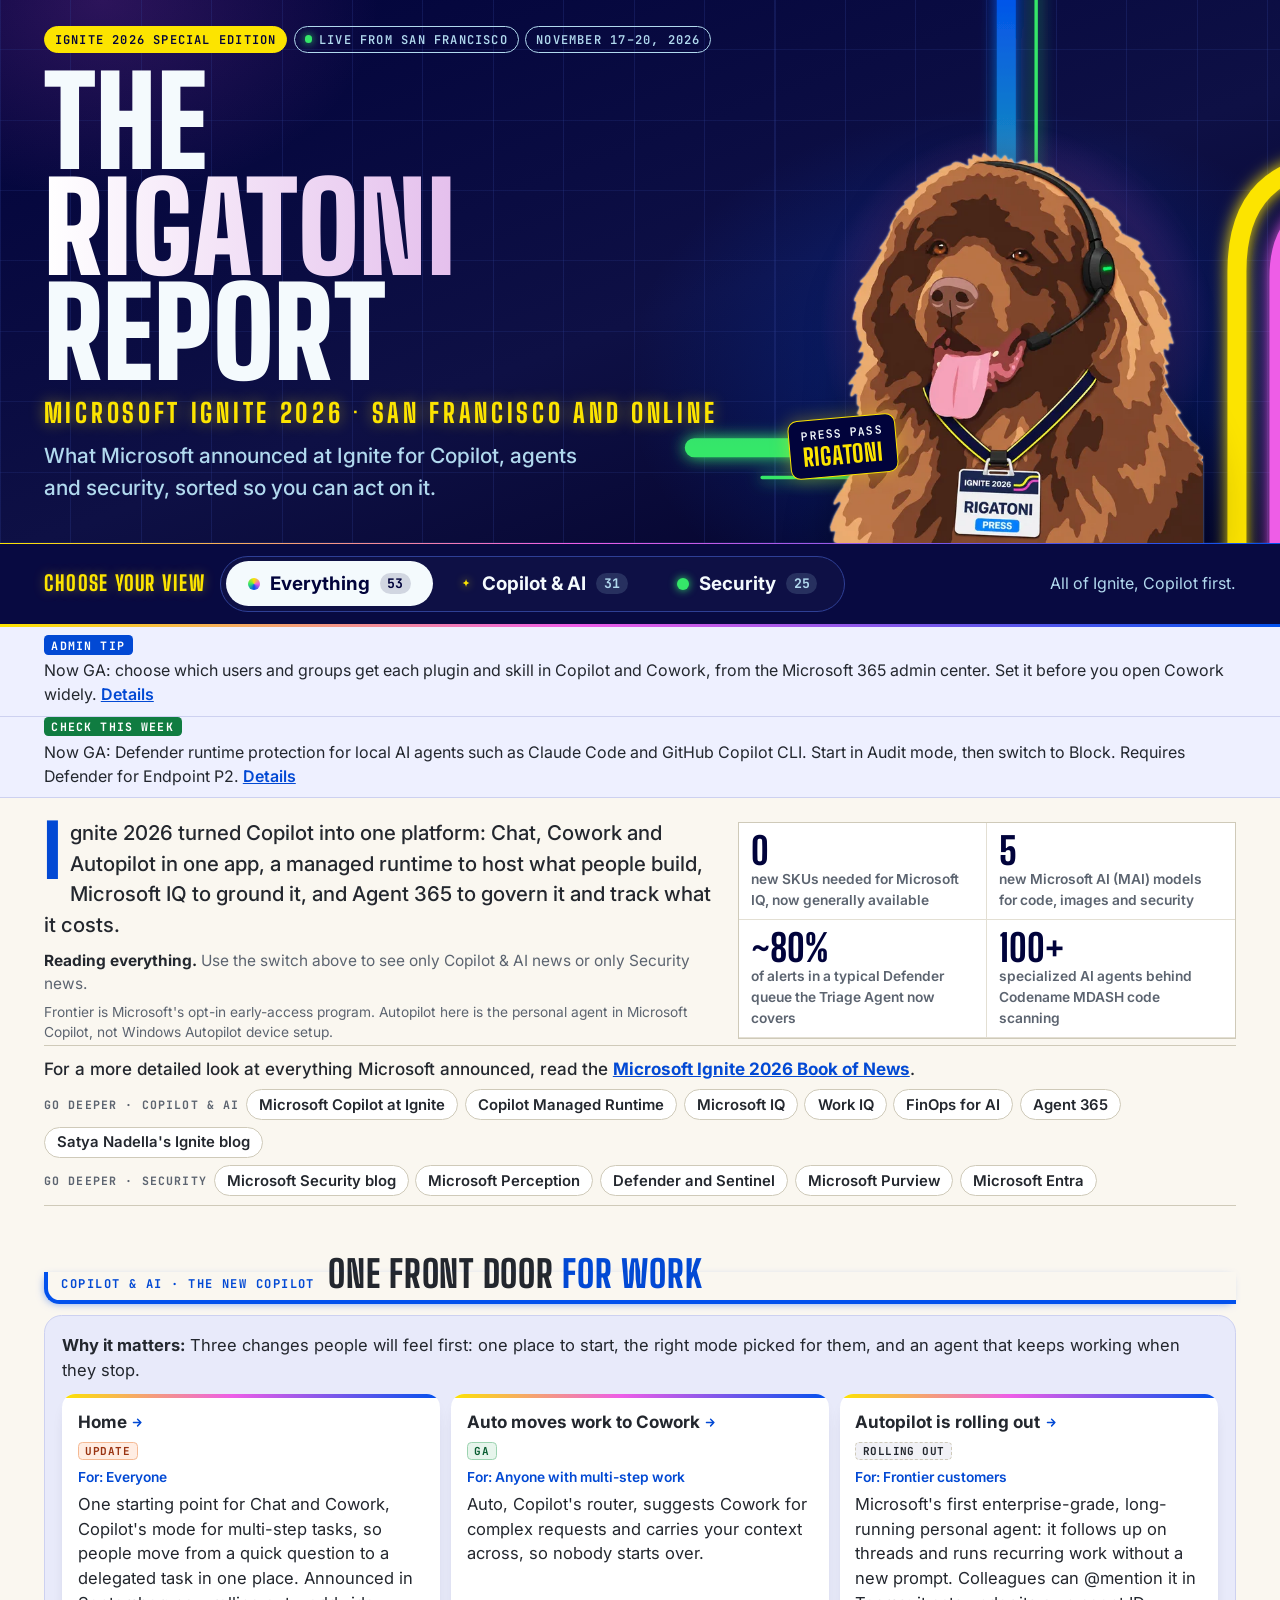
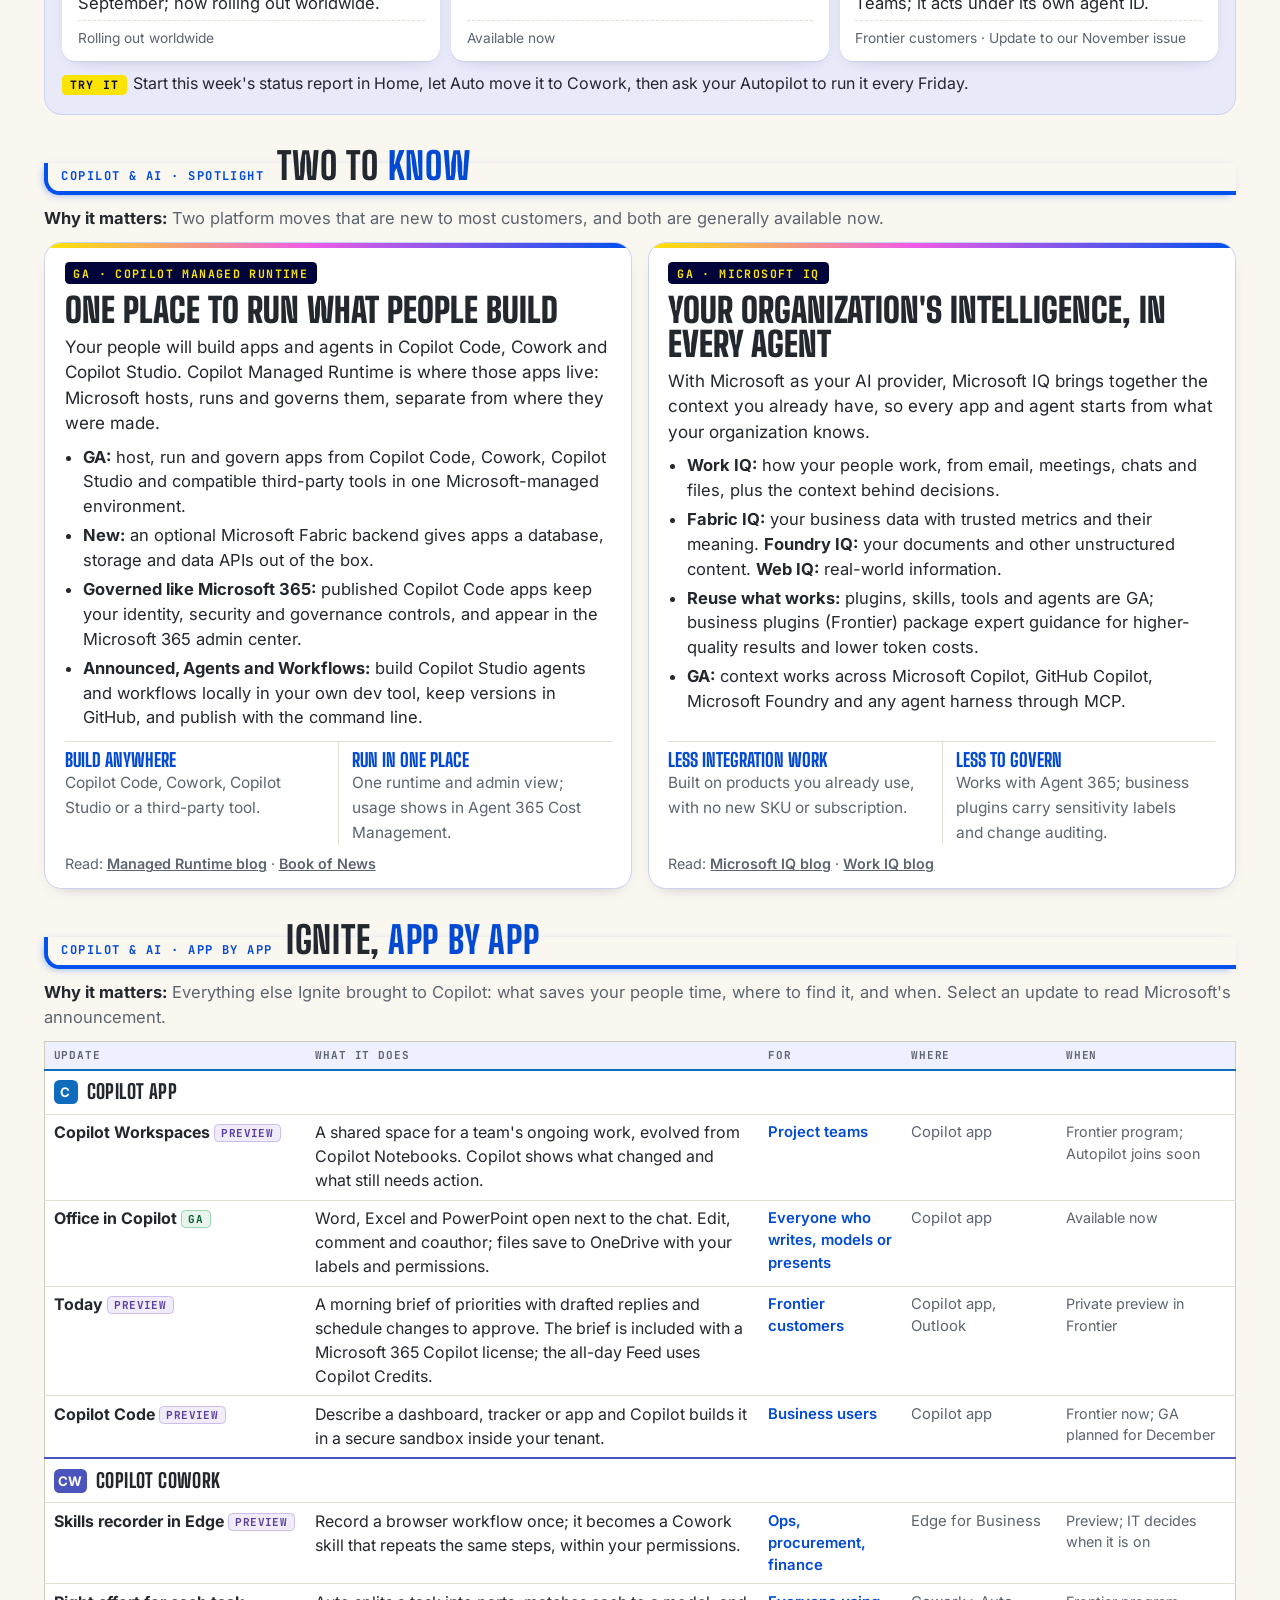
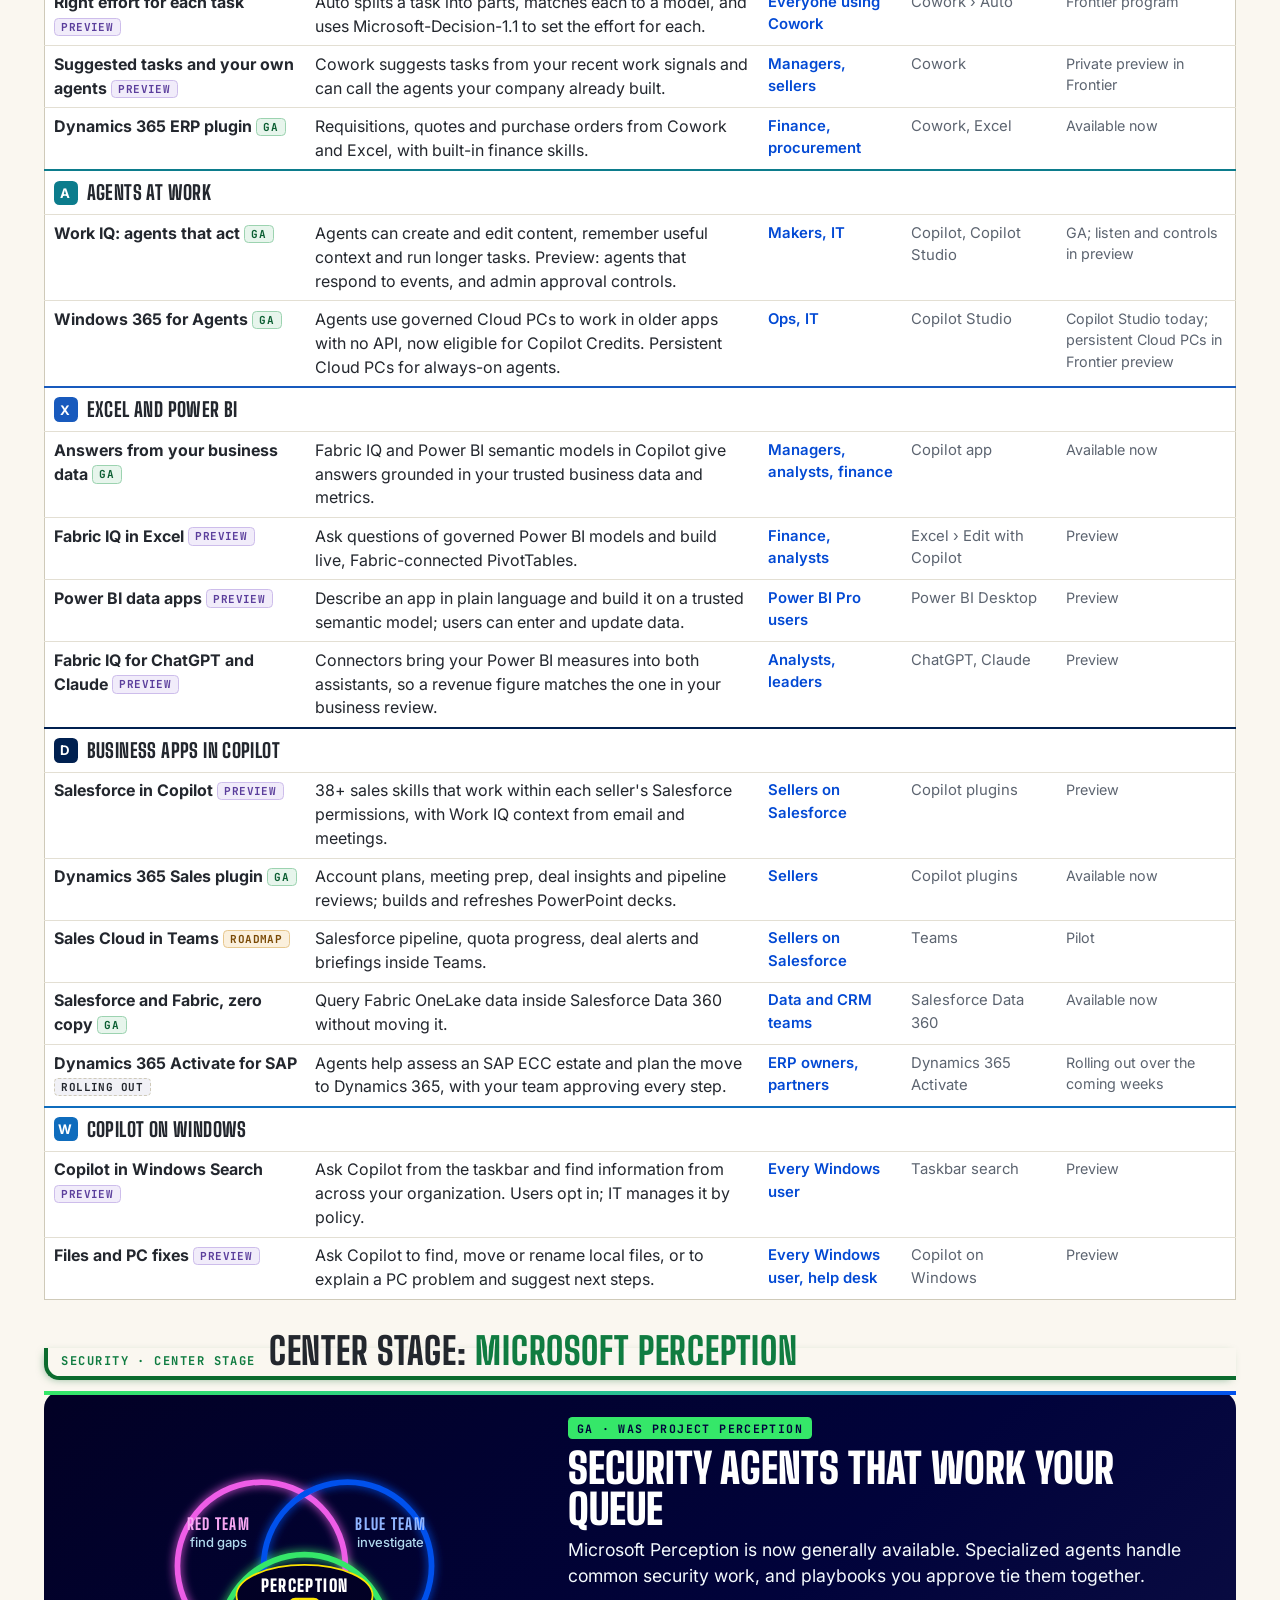
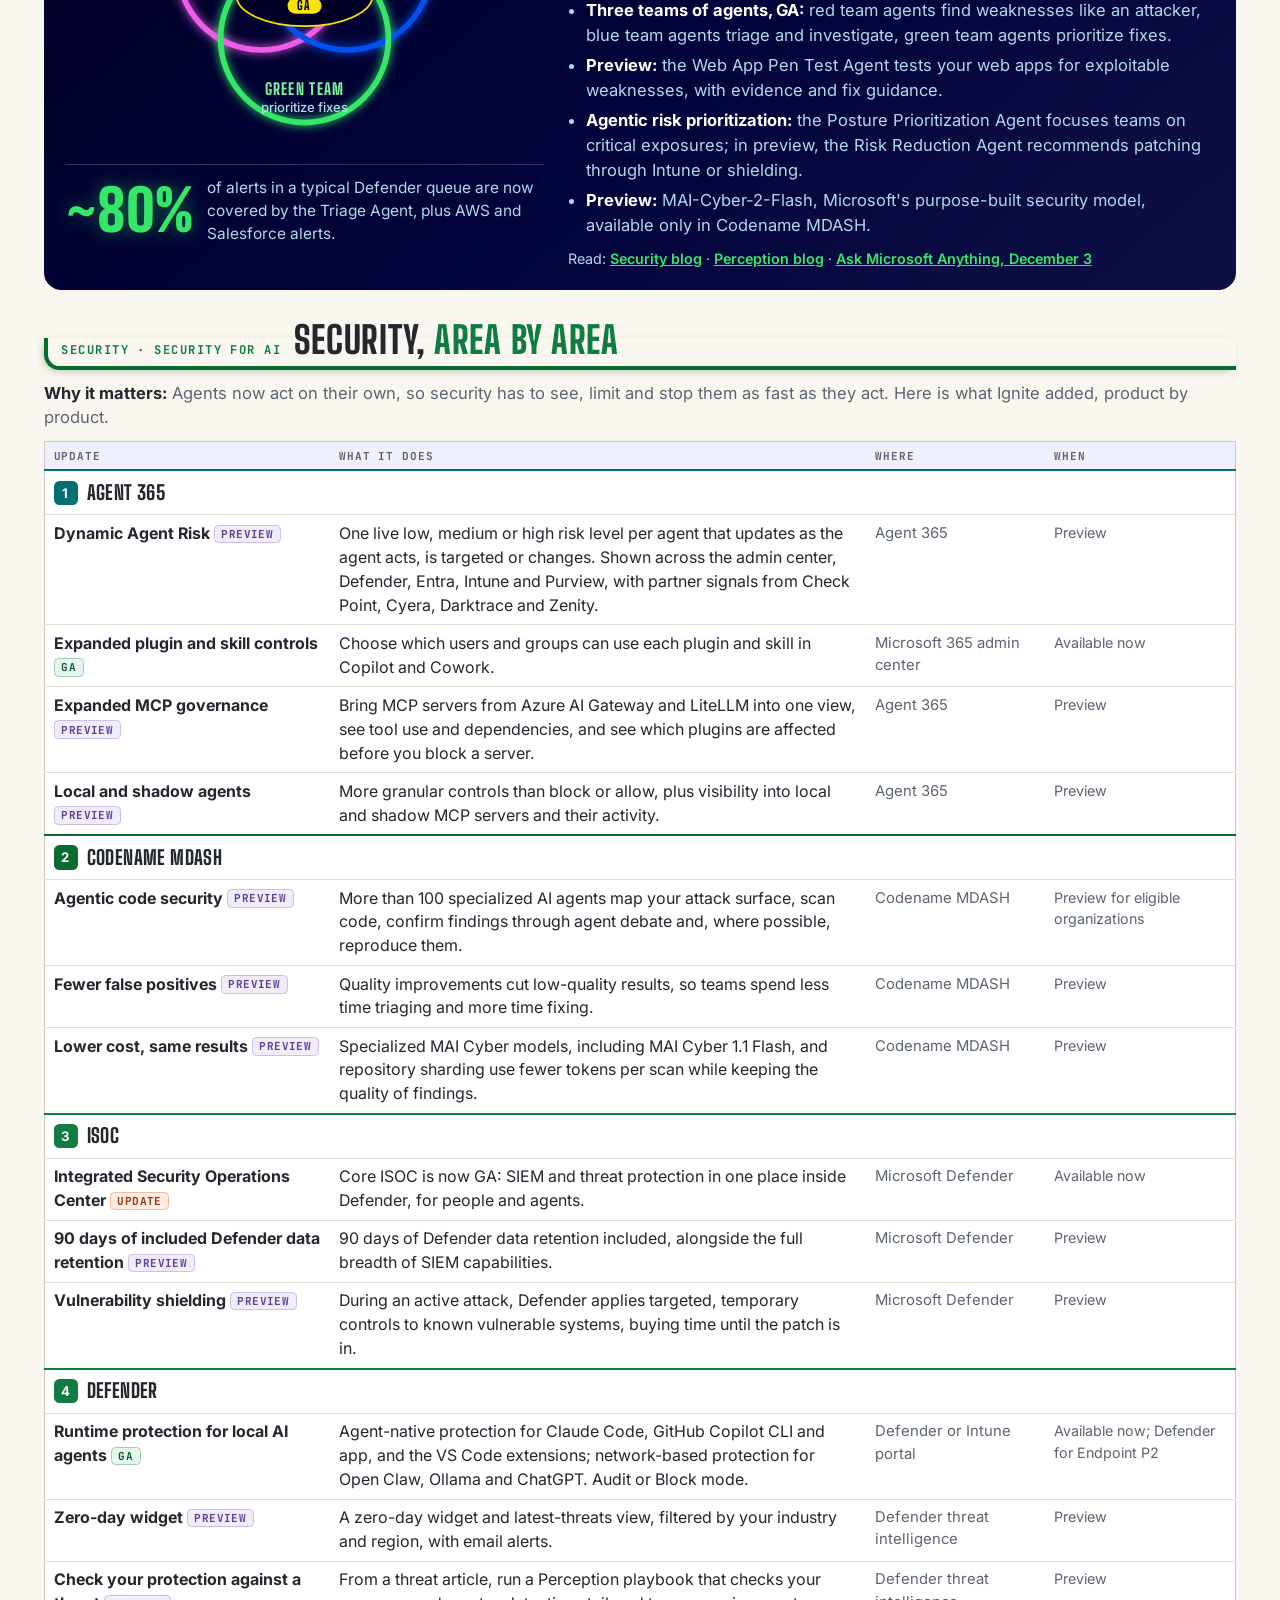
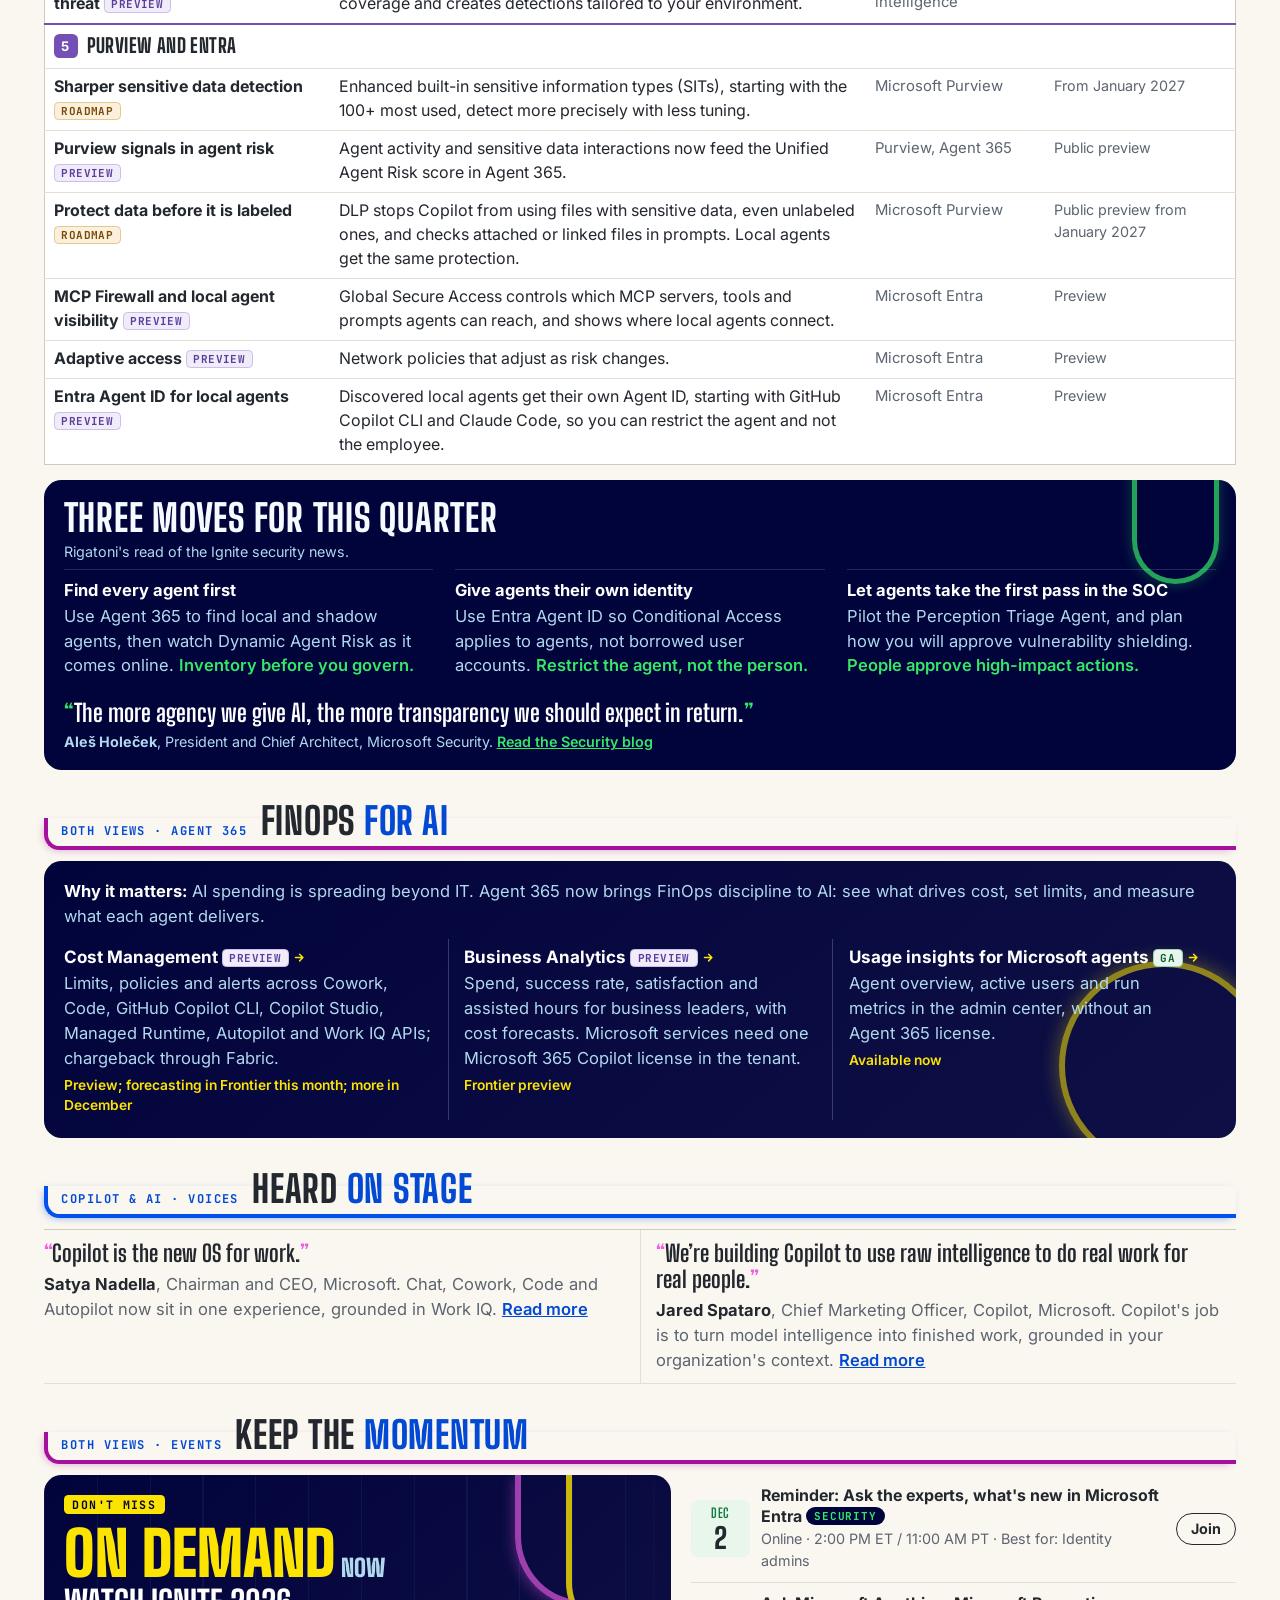
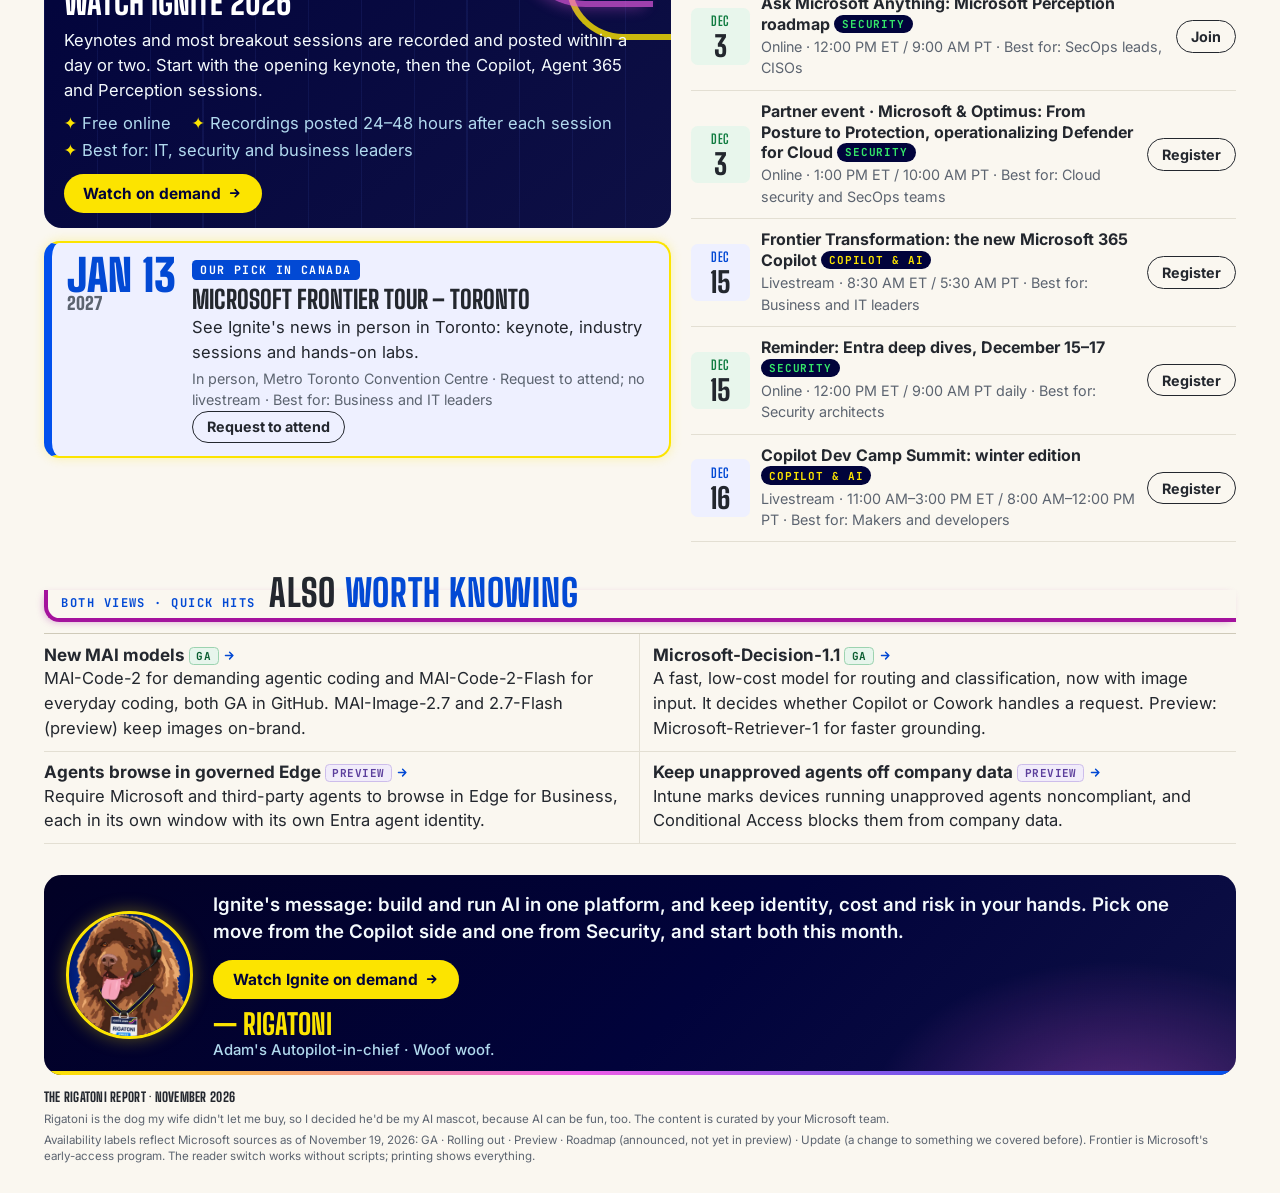
==== commit 4bdeafc5: "Add files via upload" ====
--- a/issues/2026-11-ignite/index.html
+++ b/issues/2026-11-ignite/index.html
@@ -1,6 +1,6 @@
 <!doctype html>
 <html lang="en-CA" data-theme="2026-11-ignite">
-<head><meta charset="utf-8"><meta name="viewport" content="width=device-width, initial-scale=1">
+<head><meta charset="utf-8"><meta name="MSRAI_Label_dbd012e0-e600-4c3e-83b7-7d3141c15efc_AI_Disclosure" content="Made with AI"><meta name="viewport" content="width=device-width, initial-scale=1">
 <title>The Rigatoni Report · Ignite 2026 special edition</title><meta name="description" content="Ignite 2026 in one read: Autopilot, Home, Copilot Managed Runtime, Microsoft IQ, FinOps for AI, Microsoft Perception and new MAI models. Switch between the Copilot & AI view and the Security view.">
 <link rel="preconnect" href="https://fonts.googleapis.com"><link rel="preconnect" href="https://fonts.gstatic.com" crossorigin>
 <link href="https://fonts.googleapis.com/css2?family=Big+Shoulders+Display:wght@700;800;900&family=Inter:wght@400;500;600;700&family=JetBrains+Mono:wght@500;700&display=swap" rel="stylesheet">
@@ -283,8 +283,25 @@
 .moves.wide .mq{max-width:52em}
 @media(max-width:820px){.moves.wide .mvg{grid-template-columns:1fr}}
 
+
+/* jump rail (v6): CSS-only section index, right edge, wide screens */
+html{scroll-behavior:smooth}@media (prefers-reduced-motion:reduce){html{scroll-behavior:auto}}
+main section{scroll-margin-top:14px}
+.jr{display:none}
+@media screen and (min-width:1360px){
+.jr{display:flex;flex-direction:column;gap:3px;position:fixed;right:6px;top:50%;transform:translateY(-50%);z-index:50;padding:8px 5px;border-radius:999px;background:rgba(1,3,59,.86);border:1px solid #2E3F95;box-shadow:0 4px 18px rgba(1,3,59,.35)}
+.jr a{position:relative;display:flex;align-items:center;justify-content:center;width:16px;height:22px;text-decoration:none;border-radius:999px}
+.jr a i{display:block;width:8px;height:8px;border-radius:50%;background:#7FA8FF;transition:transform .35s ease,box-shadow .35s ease}
+.jr a[data-lens="sec"] i{background:#35E769}.jr a.both i{background:#EE5DE7}.jr a.top i{background:transparent;border:2px solid #F4FAFD;width:6px;height:6px}
+.jr a span{position:absolute;right:calc(100% + 10px);top:50%;transform:translateY(-50%);white-space:nowrap;font:600 12.5px/1 Inter,'Segoe UI',Arial,sans-serif;color:#F4FAFD;background:#01033B;border:1px solid #2E3F95;padding:6px 9px;border-radius:7px;opacity:0;pointer-events:none;transition:opacity .25s ease}
+.jr:hover a span,.jr a:focus-visible span{opacity:1}
+.jr a:hover i,.jr a:focus-visible i{transform:scale(1.45);box-shadow:0 0 0 3px rgba(252,228,0,.55)}
+.jr a:focus-visible{outline:2px solid #FCE400;outline-offset:1px}
+#lens-ai:checked~.jr [data-lens="sec"],#lens-sec:checked~.jr [data-lens="ai"]{display:none}
+}
+@media print{.jr{display:none!important}}
 </style></head>
-<body><a class="rr-back" href="../../" style="position:fixed;top:12px;left:12px;z-index:9999;font:600 13px/1 Inter,Segoe UI,Arial,sans-serif;color:#fff8ec;background:rgba(43,18,6,.88);padding:9px 13px;border-radius:999px;text-decoration:none;box-shadow:0 2px 8px rgba(0,0,0,.3)">&larr; Back to the kitchen</a><style>@media print{.rr-back{display:none!important}}</style><svg width="0" height="0" style="position:absolute" aria-hidden="true"><defs>
+<body><svg width="0" height="0" style="position:absolute" aria-hidden="true"><defs>
 <symbol id="arr" viewBox="0 0 16 16"><path d="M3 8h9M8 4l4 4-4 4" fill="none" stroke="currentColor" stroke-width="1.8" stroke-linecap="round" stroke-linejoin="round"/></symbol>
 <symbol id="spark" viewBox="0 0 24 24"><path d="M12 2c.6 4.6 2.4 6.9 7 8-4.6 1.1-6.4 3.4-7 8-.6-4.6-2.4-6.9-7-8 4.6-1.1 6.4-3.4 7-8z" fill="currentColor"/></symbol>
 </defs></svg>
@@ -315,6 +332,19 @@
   <div class="seg" aria-hidden="true"><label for="lens-all"><span class="dot d-all" aria-hidden="true"></span>Everything <span class="n">53</span></label><label for="lens-ai"><svg class="dot sp" aria-hidden="true"><use href="#spark"/></svg>Copilot &amp; AI <span class="n">31</span></label><label for="lens-sec"><span class="dot d-sec" aria-hidden="true"></span>Security <span class="n">25</span></label></div>
   <span class="hint"><span class="h-all">All of Ignite, Copilot first.</span><span class="h-ai">Productivity, agents and AI value.</span><span class="h-sec">Securing agents, data and the SOC.</span></span>
 </div></div>
+<nav class="jr" aria-label="Jump to a section">
+  <a class="top" href="#main"><i></i><span>Top</span></a>
+  <a href="#lead" data-lens="ai"><i></i><span>One front door</span></a>
+  <a href="#spot" data-lens="ai"><i></i><span>Two to know</span></a>
+  <a href="#apps" data-lens="ai"><i></i><span>App by app</span></a>
+  <a href="#perception" data-lens="sec"><i></i><span>Microsoft Perception</span></a>
+  <a href="#security" data-lens="sec"><i></i><span>Security, area by area</span></a>
+  <a href="#h-moves" data-lens="sec"><i></i><span>Three moves</span></a>
+  <a class="both" href="#value"><i></i><span>FinOps for AI</span></a>
+  <a href="#voices" data-lens="ai"><i></i><span>Heard on stage</span></a>
+  <a class="both" href="#events"><i></i><span>Events</span></a>
+  <a class="both" href="#hits"><i></i><span>Also worth knowing</span></a>
+</nav>
 <main id="main" tabindex="-1">
 <div class="bar" data-lens="ai" role="note" aria-label="Admin tip"><div class="wrap"><b>Admin tip</b><span>Now GA: choose which users and groups get each plugin and skill in Copilot and Cowork, from the Microsoft 365 admin center. Set it before you open Cowork widely. <a href="https://techcommunity.microsoft.com/blog/agent-365-blog/whats-new-in-microsoft-agent-365-ignite-2026/4571753">Details</a></span></div></div><div class="bar" data-lens="sec" role="note" aria-label="Check this week"><div class="wrap"><b>Check this week</b><span>Now GA: Defender runtime protection for local AI agents such as Claude Code and GitHub Copilot CLI. Start in Audit mode, then switch to Block. Requires Defender for Endpoint P2. <a href="https://techcommunity.microsoft.com/blog/microsoftthreatprotectionblog/ignite-2026-whats-new-in-microsoft-defender--sentinel/4569975">Details</a></span></div></div>
 <div class="wrap">
@@ -338,11 +368,6 @@
     <div class="sh"><span class="k">Copilot &amp; AI · App by app</span><h2 id="h-apps">Ignite, <span class="ac">app by app</span></h2></div>
     <p class="why"><b>Why it matters:</b> Everything else Ignite brought to Copilot: what saves your people time, where to find it, and when. Select an update to read Microsoft's announcement.</p>
     <table class="apps" aria-labelledby="h-apps"><thead><tr><th scope="col">Update</th><th scope="col">What it does</th><th scope="col">For</th><th scope="col">Where</th><th scope="col">When</th></tr></thead><tbody><tr class="grp" style="--ac:var(--c-copilot)"><td colspan="5"><span class="ico" aria-hidden="true">C</span>Copilot app</td></tr><tr><td class="t"><a href="https://news.microsoft.com/events/ignite/2026/book-of-news/">Copilot Workspaces</a> <span class="b b-preview">Preview</span></td><td data-l="What">A shared space for a team's ongoing work, evolved from Copilot Notebooks. Copilot shows what changed and what still needs action.</td><td class="who" data-l="For">Project teams</td><td class="where" data-l="Where">Copilot app</td><td class="when" data-l="When">Frontier program; Autopilot joins soon</td></tr><tr><td class="t"><a href="https://techcommunity.microsoft.com/blog/microsoft-copilot-blog/office-at-ignite-2026-from-apps-to-agentic-system-of-work/4572226">Office in Copilot</a> <span class="b b-ga">GA</span></td><td data-l="What">Word, Excel and PowerPoint open next to the chat. Edit, comment and coauthor; files save to OneDrive with your labels and permissions.</td><td class="who" data-l="For">Everyone who writes, models or presents</td><td class="where" data-l="Where">Copilot app</td><td class="when" data-l="When">Available now</td></tr><tr><td class="t"><a href="https://www.microsoft.com/en-us/copilot/blog/2026/11/17/copilot-at-microsoft-ignite-expanding-whats-possible-with-intelligence-built-for-work/">Today</a> <span class="b b-preview">Preview</span></td><td data-l="What">A morning brief of priorities with drafted replies and schedule changes to approve. The brief is included with a Microsoft 365 Copilot license; the all-day Feed uses Copilot Credits.</td><td class="who" data-l="For">Frontier customers</td><td class="where" data-l="Where">Copilot app, Outlook</td><td class="when" data-l="When">Private preview in Frontier</td></tr><tr><td class="t"><a href="https://news.microsoft.com/events/ignite/2026/book-of-news/">Copilot Code</a> <span class="b b-preview">Preview</span></td><td data-l="What">Describe a dashboard, tracker or app and Copilot builds it in a secure sandbox inside your tenant.</td><td class="who" data-l="For">Business users</td><td class="where" data-l="Where">Copilot app</td><td class="when" data-l="When">Frontier now; GA planned for December</td></tr><tr class="grp" style="--ac:var(--c-teams)"><td colspan="5"><span class="ico" aria-hidden="true">CW</span>Copilot Cowork</td></tr><tr><td class="t"><a href="https://blogs.windows.com/msedgedev/2026/11/17/edge-for-business-ignite-2026-innovations/">Skills recorder in Edge</a> <span class="b b-preview">Preview</span></td><td data-l="What">Record a browser workflow once; it becomes a Cowork skill that repeats the same steps, within your permissions.</td><td class="who" data-l="For">Ops, procurement, finance</td><td class="where" data-l="Where">Edge for Business</td><td class="when" data-l="When">Preview; IT decides when it is on</td></tr><tr><td class="t"><a href="https://news.microsoft.com/events/ignite/2026/book-of-news/">Right effort for each task</a> <span class="b b-preview">Preview</span></td><td data-l="What">Auto splits a task into parts, matches each to a model, and uses Microsoft-Decision-1.1 to set the effort for each.</td><td class="who" data-l="For">Everyone using Cowork</td><td class="where" data-l="Where">Cowork › Auto</td><td class="when" data-l="When">Frontier program</td></tr><tr><td class="t"><a href="https://news.microsoft.com/events/ignite/2026/book-of-news/">Suggested tasks and your own agents</a> <span class="b b-preview">Preview</span></td><td data-l="What">Cowork suggests tasks from your recent work signals and can call the agents your company already built.</td><td class="who" data-l="For">Managers, sellers</td><td class="where" data-l="Where">Cowork</td><td class="when" data-l="When">Private preview in Frontier</td></tr><tr><td class="t"><a href="https://www.microsoft.com/en-us/dynamics-365/blog/business-leader/2026/11/17/microsoft-ignite-2026-introducing-dynamics-365-in-copilot/">Dynamics 365 ERP plugin</a> <span class="b b-ga">GA</span></td><td data-l="What">Requisitions, quotes and purchase orders from Cowork and Excel, with built-in finance skills.</td><td class="who" data-l="For">Finance, procurement</td><td class="where" data-l="Where">Cowork, Excel</td><td class="when" data-l="When">Available now</td></tr><tr class="grp" style="--ac:var(--c-edge)"><td colspan="5"><span class="ico" aria-hidden="true">A</span>Agents at work</td></tr><tr><td class="t"><a href="https://techcommunity.microsoft.com/blog/microsoft_365blog/whats-new-in-work-iq-at-ignite-2026-agents-that-get-work-done/4572219">Work IQ: agents that act</a> <span class="b b-ga">GA</span></td><td data-l="What">Agents can create and edit content, remember useful context and run longer tasks. Preview: agents that respond to events, and admin approval controls.</td><td class="who" data-l="For">Makers, IT</td><td class="where" data-l="Where">Copilot, Copilot Studio</td><td class="when" data-l="When">GA; listen and controls in preview</td></tr><tr><td class="t"><a href="https://techcommunity.microsoft.com/blog/windows-itpro-blog/windows-365-at-ignite-2026-introducing-new-cloud-pc-capabilities-for-people-agen/4570006">Windows 365 for Agents</a> <span class="b b-ga">GA</span></td><td data-l="What">Agents use governed Cloud PCs to work in older apps with no API, now eligible for Copilot Credits. Persistent Cloud PCs for always-on agents.</td><td class="who" data-l="For">Ops, IT</td><td class="where" data-l="Where">Copilot Studio</td><td class="when" data-l="When">Copilot Studio today; persistent Cloud PCs in Frontier preview</td></tr><tr class="grp" style="--ac:var(--c-word)"><td colspan="5"><span class="ico" aria-hidden="true">X</span>Excel and Power BI</td></tr><tr><td class="t"><a href="https://news.microsoft.com/events/ignite/2026/book-of-news/">Answers from your business data</a> <span class="b b-ga">GA</span></td><td data-l="What">Fabric IQ and Power BI semantic models in Copilot give answers grounded in your trusted business data and metrics.</td><td class="who" data-l="For">Managers, analysts, finance</td><td class="where" data-l="Where">Copilot app</td><td class="when" data-l="When">Available now</td></tr><tr><td class="t"><a href="https://news.microsoft.com/events/ignite/2026/book-of-news/">Fabric IQ in Excel</a> <span class="b b-preview">Preview</span></td><td data-l="What">Ask questions of governed Power BI models and build live, Fabric-connected PivotTables.</td><td class="who" data-l="For">Finance, analysts</td><td class="where" data-l="Where">Excel › Edit with Copilot</td><td class="when" data-l="When">Preview</td></tr><tr><td class="t"><a href="https://news.microsoft.com/events/ignite/2026/book-of-news/">Power BI data apps</a> <span class="b b-preview">Preview</span></td><td data-l="What">Describe an app in plain language and build it on a trusted semantic model; users can enter and update data.</td><td class="who" data-l="For">Power BI Pro users</td><td class="where" data-l="Where">Power BI Desktop</td><td class="when" data-l="When">Preview</td></tr><tr><td class="t"><a href="https://news.microsoft.com/events/ignite/2026/book-of-news/">Fabric IQ for ChatGPT and Claude</a> <span class="b b-preview">Preview</span></td><td data-l="What">Connectors bring your Power BI measures into both assistants, so a revenue figure matches the one in your business review.</td><td class="who" data-l="For">Analysts, leaders</td><td class="where" data-l="Where">ChatGPT, Claude</td><td class="when" data-l="When">Preview</td></tr><tr class="grp" style="--ac:var(--c-d365)"><td colspan="5"><span class="ico" aria-hidden="true">D</span>Business apps in Copilot</td></tr><tr><td class="t"><a href="https://news.microsoft.com/events/ignite/2026/book-of-news/">Salesforce in Copilot</a> <span class="b b-preview">Preview</span></td><td data-l="What">38+ sales skills that work within each seller's Salesforce permissions, with Work IQ context from email and meetings.</td><td class="who" data-l="For">Sellers on Salesforce</td><td class="where" data-l="Where">Copilot plugins</td><td class="when" data-l="When">Preview</td></tr><tr><td class="t"><a href="https://www.microsoft.com/en-us/dynamics-365/blog/business-leader/2026/11/17/microsoft-ignite-2026-introducing-dynamics-365-in-copilot/">Dynamics 365 Sales plugin</a> <span class="b b-ga">GA</span></td><td data-l="What">Account plans, meeting prep, deal insights and pipeline reviews; builds and refreshes PowerPoint decks.</td><td class="who" data-l="For">Sellers</td><td class="where" data-l="Where">Copilot plugins</td><td class="when" data-l="When">Available now</td></tr><tr><td class="t"><a href="https://news.microsoft.com/events/ignite/2026/book-of-news/">Sales Cloud in Teams</a> <span class="b b-roadmap">Roadmap</span></td><td data-l="What">Salesforce pipeline, quota progress, deal alerts and briefings inside Teams.</td><td class="who" data-l="For">Sellers on Salesforce</td><td class="where" data-l="Where">Teams</td><td class="when" data-l="When">Pilot</td></tr><tr><td class="t"><a href="https://news.microsoft.com/events/ignite/2026/book-of-news/">Salesforce and Fabric, zero copy</a> <span class="b b-ga">GA</span></td><td data-l="What">Query Fabric OneLake data inside Salesforce Data 360 without moving it.</td><td class="who" data-l="For">Data and CRM teams</td><td class="where" data-l="Where">Salesforce Data 360</td><td class="when" data-l="When">Available now</td></tr><tr><td class="t"><a href="https://news.microsoft.com/events/ignite/2026/book-of-news/">Dynamics 365 Activate for SAP</a> <span class="b b-rolling">Rolling out</span></td><td data-l="What">Agents help assess an SAP ECC estate and plan the move to Dynamics 365, with your team approving every step.</td><td class="who" data-l="For">ERP owners, partners</td><td class="where" data-l="Where">Dynamics 365 Activate</td><td class="when" data-l="When">Rolling out over the coming weeks</td></tr><tr class="grp" style="--ac:var(--c-copilot)"><td colspan="5"><span class="ico" aria-hidden="true">W</span>Copilot on Windows</td></tr><tr><td class="t"><a href="https://news.microsoft.com/events/ignite/2026/book-of-news/">Copilot in Windows Search</a> <span class="b b-preview">Preview</span></td><td data-l="What">Ask Copilot from the taskbar and find information from across your organization. Users opt in; IT manages it by policy.</td><td class="who" data-l="For">Every Windows user</td><td class="where" data-l="Where">Taskbar search</td><td class="when" data-l="When">Preview</td></tr><tr><td class="t"><a href="https://news.microsoft.com/events/ignite/2026/book-of-news/">Files and PC fixes</a> <span class="b b-preview">Preview</span></td><td data-l="What">Ask Copilot to find, move or rename local files, or to explain a PC problem and suggest next steps.</td><td class="who" data-l="For">Every Windows user, help desk</td><td class="where" data-l="Where">Copilot on Windows</td><td class="when" data-l="When">Preview</td></tr></tbody></table>
-  </section>
-
-  <section id="value" aria-labelledby="h-value">
-    <div class="sh"><span class="k">Both views · Agent 365</span><h2 id="h-value">FinOps <span class="ac">for AI</span></h2></div>
-    <div class="value"><p class="why"><b>Why it matters:</b> AI spending is spreading beyond IT. Agent 365 now brings FinOps discipline to AI: see what drives cost, set limits, and measure what each agent delivers.</p><div class="vgrid"><a class="vi" href="https://news.microsoft.com/events/ignite/2026/book-of-news/"><h3>Cost Management <span class="b b-preview">Preview</span><svg class="go" aria-hidden="true"><use href="#arr"/></svg></h3><p>Limits, policies and alerts across Cowork, Code, GitHub Copilot CLI, Copilot Studio, Managed Runtime, Autopilot and Work IQ APIs; chargeback through Fabric.</p><div class="when">Preview; forecasting in Frontier this month; more in December</div></a><a class="vi" href="https://techcommunity.microsoft.com/blog/ai-finops-blog/introducing-microsoft-agent-365-business-analytics-turn-ai-investment-into-busin/4574149"><h3>Business Analytics <span class="b b-preview">Preview</span><svg class="go" aria-hidden="true"><use href="#arr"/></svg></h3><p>Spend, success rate, satisfaction and assisted hours for business leaders, with cost forecasts. Microsoft services need one Microsoft 365 Copilot license in the tenant.</p><div class="when">Frontier preview</div></a><a class="vi" href="https://techcommunity.microsoft.com/blog/agent-365-blog/whats-new-in-microsoft-agent-365-ignite-2026/4571753"><h3>Usage insights for Microsoft agents <span class="b b-ga">GA</span><svg class="go" aria-hidden="true"><use href="#arr"/></svg></h3><p>Agent overview, active users and run metrics in the admin center, without an Agent 365 license.</p><div class="when">Available now</div></a></div></div>
   </section>
 
   <section id="perception" data-lens="sec" aria-labelledby="h-perc">
@@ -371,6 +396,11 @@
     </aside>
   </section>
 
+  <section id="value" aria-labelledby="h-value">
+    <div class="sh"><span class="k">Both views · Agent 365</span><h2 id="h-value">FinOps <span class="ac">for AI</span></h2></div>
+    <div class="value"><p class="why"><b>Why it matters:</b> AI spending is spreading beyond IT. Agent 365 now brings FinOps discipline to AI: see what drives cost, set limits, and measure what each agent delivers.</p><div class="vgrid"><a class="vi" href="https://news.microsoft.com/events/ignite/2026/book-of-news/"><h3>Cost Management <span class="b b-preview">Preview</span><svg class="go" aria-hidden="true"><use href="#arr"/></svg></h3><p>Limits, policies and alerts across Cowork, Code, GitHub Copilot CLI, Copilot Studio, Managed Runtime, Autopilot and Work IQ APIs; chargeback through Fabric.</p><div class="when">Preview; forecasting in Frontier this month; more in December</div></a><a class="vi" href="https://techcommunity.microsoft.com/blog/ai-finops-blog/introducing-microsoft-agent-365-business-analytics-turn-ai-investment-into-busin/4574149"><h3>Business Analytics <span class="b b-preview">Preview</span><svg class="go" aria-hidden="true"><use href="#arr"/></svg></h3><p>Spend, success rate, satisfaction and assisted hours for business leaders, with cost forecasts. Microsoft services need one Microsoft 365 Copilot license in the tenant.</p><div class="when">Frontier preview</div></a><a class="vi" href="https://techcommunity.microsoft.com/blog/agent-365-blog/whats-new-in-microsoft-agent-365-ignite-2026/4571753"><h3>Usage insights for Microsoft agents <span class="b b-ga">GA</span><svg class="go" aria-hidden="true"><use href="#arr"/></svg></h3><p>Agent overview, active users and run metrics in the admin center, without an Agent 365 license.</p><div class="when">Available now</div></a></div></div>
+  </section>
+
   <section id="voices" data-lens="ai" aria-labelledby="h-voices">
     <div class="sh"><span class="k">Copilot &amp; AI · Voices</span><h2 id="h-voices">Heard <span class="ac">on stage</span></h2></div>
     <div class="voices"><figure class="vc" data-lens="ai"><blockquote>Copilot is the new OS for work.</blockquote><figcaption><b>Satya Nadella</b>, Chairman and CEO, Microsoft. Chat, Cowork, Code and Autopilot now sit in one experience, grounded in Work IQ. <a href="https://blogs.microsoft.com/blog/2026/11/17/ignite-2026-building-the-frontier-ecosystem/">Read more</a></figcaption></figure><figure class="vc" data-lens="ai"><blockquote>We’re building Copilot to use raw intelligence to do real work for real people.</blockquote><figcaption><b>Jared Spataro</b>, Chief Marketing Officer, Copilot, Microsoft. Copilot's job is to turn model intelligence into finished work, grounded in your organization's context. <a href="https://www.microsoft.com/en-us/copilot/blog/2026/11/17/copilot-at-microsoft-ignite-expanding-whats-possible-with-intelligence-built-for-work/">Read more</a></figcaption></figure></div>
